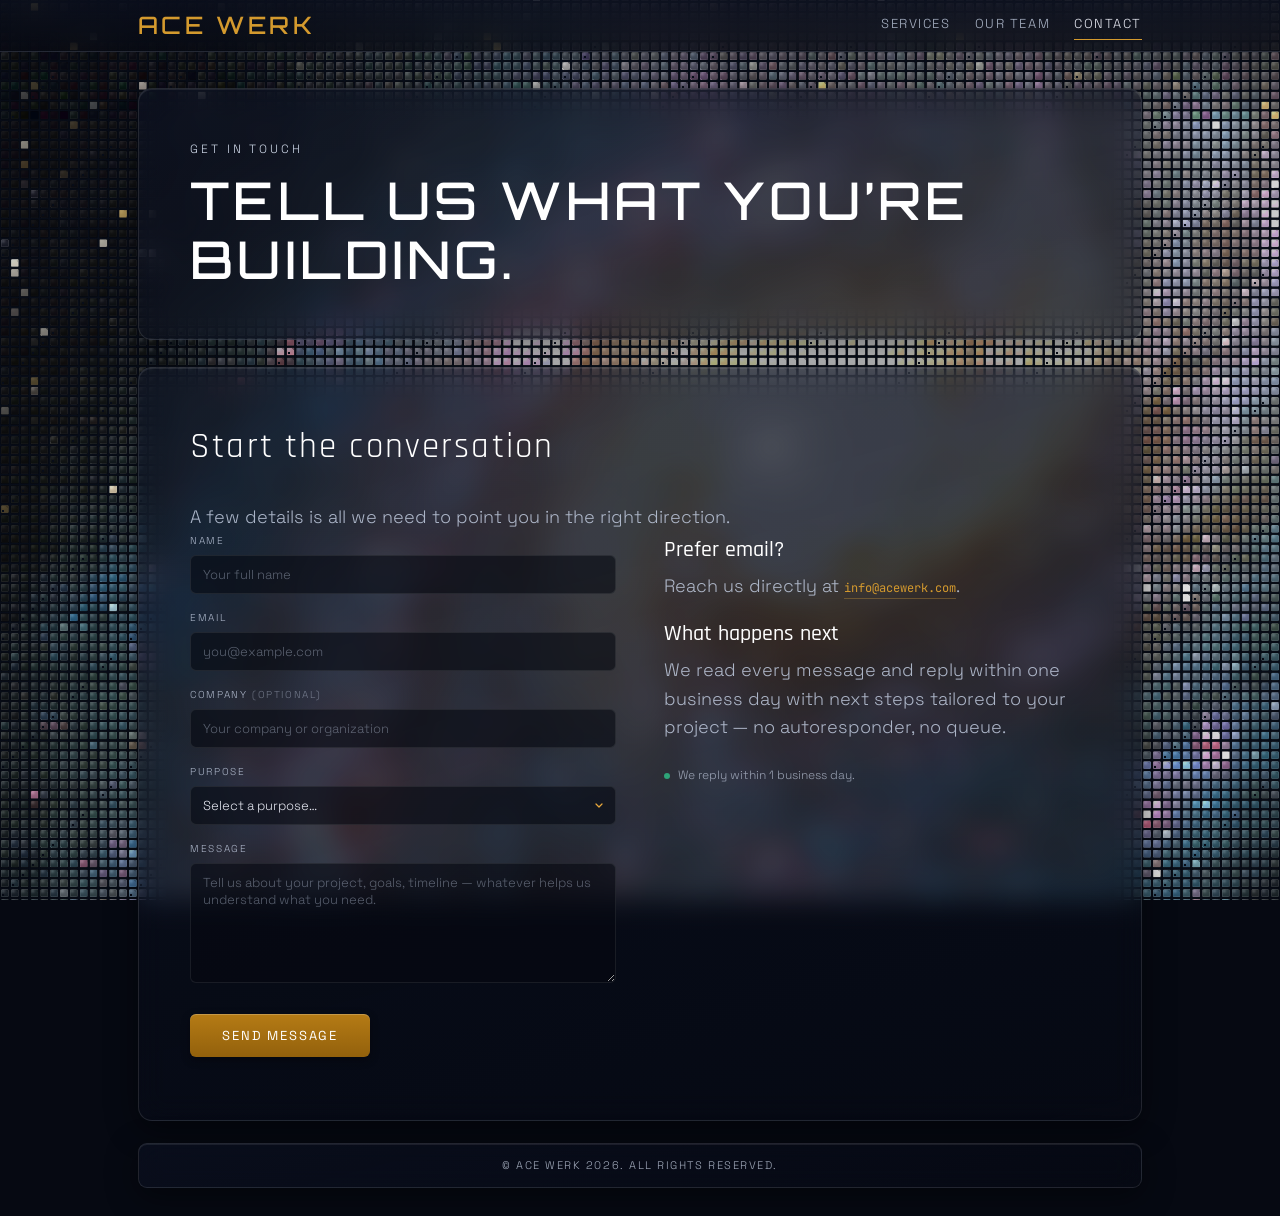
==== contact/index.html @ 961f0f5d "fix: prevent contact form submission on validation failure - Add e.preventDefault() when any field f" ====
<!doctype html>
<html lang="en">
<head>
  <meta charset="utf-8">
  <meta name="viewport" content="width=device-width, initial-scale=1, viewport-fit=cover">
  <title>Contact - Ace Werk</title>
  <meta name="description" content="Tell Ace Werk what you're building. Senior product, design, and growth help for scaling teams — reply within one business day.">
  <link rel="preconnect" href="https://fonts.googleapis.com">
  <link rel="preconnect" href="https://fonts.gstatic.com" crossorigin>
  <link href="https://fonts.googleapis.com/css2?family=Orbitron:wght@500&family=Rajdhani:wght@400;500&family=Space+Grotesk:wght@300;400;500&family=JetBrains+Mono:wght@400;500&display=swap" rel="stylesheet">
  <style>
    /* ══════ DIGITAL CRAFT — same tokens as the rest of the site ══════ */
    :root {
      --canvas: #060912;
      --surface: #0c1122;
      --surface-plus: #11182b;
      --accent: #d49a2e;
      --accent-soft: #f4d39e;
      --ink: #e5e7f0;
      --ink-muted: rgba(190,200,220,0.88);
      --border: rgba(255,255,255,0.08);
      --glass-border: rgba(255,255,255,0.11);
      --rule: rgba(255,255,255,0.09);
      --rule-soft: rgba(255,255,255,0.055);
      --radius-sm: 6px;
      --radius-md: 9px;
      --radius-lg: 14px;
      --transition-fast: 0.18s ease-out;
      --transition-med: 0.3s ease-out;
      --max-width: 1100px;

      /* ── Type scale — marketing weight, fluid across screens ── */
      --fs-label:         clamp(11px, 0.6vw + 8px, 12px);   /* eyebrows, tags, stat labels */
      --fs-body:          clamp(16px, 0.35vw + 14px, 18px); /* all running copy */
      --fs-item-title:    clamp(19px, 0.5vw + 16px, 22px);  /* service / column / experience names */
      --fs-lead:          clamp(22px, 1.2vw + 14px, 30px);  /* intro lead, CTA headline */
      --fs-section-title: clamp(26px, 1.6vw + 15px, 38px);
      --fs-stat:          clamp(34px, 3.5vw + 10px, 56px);

      /* ── Error tokens (contact form validation) ── */
      --error: #f76858;
      --error-muted: rgba(255,165,147,0.82);
      --error-subtle: rgba(247,104,88,0.16);
    }

    * { margin: 0; padding: 0; box-sizing: border-box; }
    html { font-size: 15px; scroll-behavior: smooth; }
    body {
      background: var(--canvas);
      color: var(--ink);
      font-family: 'Space Grotesk', system-ui, sans-serif;
      font-weight: 300;
      line-height: 1.6;
    }
    a:focus-visible, button:focus-visible {
      outline: 2px solid var(--accent);
      outline-offset: 3px;
    }

    /* ══════ THE MOSAIC — full-page living mosaic backdrop ══════ */
    .mosaic-bg {
      position: fixed; inset: 0;
      z-index: 0;
      overflow: hidden;
      background: radial-gradient(140% 160% at 50% 46%, #0a111f 0%, #060a14 55%, #04060c 100%);
    }
    .mosaic-bg canvas {
      position: absolute; inset: 0;
      width: 100%; height: 100%; display: block;
    }
    .mosaic-bg::after {
      content: ""; position: absolute; inset: 0;
      pointer-events: none;
      background: radial-gradient(120% 120% at 50% 46%, rgba(4,6,12,0) 58%, rgba(4,6,12,0.4) 100%);
    }

    /* ── Top Navigation ── */
    .nav-bar {
      display: flex; align-items: center;
      position: fixed; top: 0; left: 0; right: 0; z-index: 50;
      background: linear-gradient(to bottom, rgba(10,15,30,0.72), rgba(6,9,18,0.58));
      backdrop-filter: blur(14px) saturate(1.15);
      -webkit-backdrop-filter: blur(14px) saturate(1.15);
      border-bottom: 1px solid var(--glass-border);
      padding: 0 clamp(20px, 3vw, 40px);
      height: 52px;
    }
    
    .nav-logo {
      font-family: 'Orbitron', sans-serif;
      font-weight: 500; font-size: 24px;
      letter-spacing: 0.14em;
      color: var(--accent);
      text-transform: uppercase; text-decoration: none;
      display: flex; align-items: center; gap: 4px;
    }
    .nav-links { display: flex; align-items: center; gap: 24px; }
    .nav-links a {
      position: relative;
      font-family: 'Space Grotesk', sans-serif;
      font-weight: 300; font-size: 13px;
      letter-spacing: 0.12em; text-transform: uppercase;
      color: var(--ink-muted); text-decoration: none;
      padding: 2px 0 4px 0;
      transition: color var(--transition-fast);
    }
    .nav-links a::after {
      content: "";
      position: absolute; left: 0; right: 0;
      bottom: -1px;
      height: 1px;
      background: var(--accent);
      transform: scaleX(0);
      transform-origin: center;
      opacity: 0;
      transition: transform var(--transition-fast), opacity var(--transition-fast);
    }
    .nav-links a:hover,
    .nav-links a.active {
      color: var(--ink);
    }
    .nav-links a:hover::after,
    .nav-links a.active::after {
      transform: scaleX(1);
      opacity: 1;
    }

    .page-wrapper {
      position: relative; z-index: 1;
      padding-top: 52px;
    }

    /* ══════ HERO — tight, high, art breathing behind ══════ */
    .hero-shell {
      margin-top: clamp(24px, 4vh, 44px);
      margin-bottom: clamp(18px, 3vh, 30px);
    }
    .hero-label {
      font-family: 'Space Grotesk', sans-serif;
      font-weight: 300; font-size: var(--fs-label);
      letter-spacing: 0.24em; text-transform: uppercase;
      color: rgba(215,224,240,0.95);
      margin-bottom: 12px;
    }
    .hero-title {
      font-family: 'Orbitron', sans-serif;
      font-weight: 500;
      font-size: clamp(28px, 4.6vw, 52px);
      line-height: 1.12; letter-spacing: 0.08em;
      color: #ffffff; text-transform: uppercase;
      max-width: 780px;
    }

    /* ══════ ONE GLASS SHELL — topics divided by rules, not boxes ══════
       Translucent enough that the mosaic and the gravity-lens glow
       shine through; dark enough that text always wins. */
    .content-wrap {
      max-width: var(--max-width);
      margin: 0 auto;
      padding: 0 clamp(20px, 4vw, 48px);
    }
    .content-shell {
      background: linear-gradient(165deg, rgba(12,18,35,0.58), rgba(7,10,20,0.50));
      backdrop-filter: blur(14px) saturate(1.15);
      -webkit-backdrop-filter: blur(14px) saturate(1.15);
      border: 1px solid var(--glass-border);
      border-radius: var(--radius-lg);
      box-shadow: 0 8px 32px rgba(0,0,0,0.45),
                  inset 0 1px 0 rgba(255,255,255,0.08);
      padding: clamp(26px, 4vw, 56px) clamp(22px, 4vw, 56px);
    }
    @supports not (backdrop-filter: blur(1px)) {
      .content-shell, .nav-bar, .footer-bar {
        background: linear-gradient(165deg, rgba(11,16,32,0.94), rgba(7,10,20,0.92));
      }
    }

    /* topics: separated by a full-width hairline + label, never boxes */
    .topic {
      padding: clamp(32px, 4.5vw, 52px) 0;
      border-top: 1px solid var(--rule);
    }
    .topic:first-child { border-top: 0; padding-top: 0; }
    .topic:last-child { padding-bottom: 0; }

    .section-label {
      font-family: 'JetBrains Mono', monospace;
      font-weight: 400; font-size: var(--fs-label);
      letter-spacing: 0.24em; text-transform: uppercase;
      color: var(--accent);
      margin-bottom: 8px;
    }
    .section-title {
      font-family: 'Rajdhani', sans-serif;
      font-weight: 400;
      font-size: var(--fs-section-title);
      letter-spacing: 0.06em; color: #ffffff;
      margin-bottom: 26px;
    }

    /* ── Intro ── */
    .lead {
      font-family: 'Rajdhani', sans-serif;
      font-weight: 400;
      font-size: var(--fs-lead);
      color: #ffffff;
      margin-bottom: 16px;
      line-height: 1.35;
    }
    .intro-copy {
      font-size: var(--fs-body);
      color: var(--ink-muted);
      max-width: 780px; line-height: 1.7;
    }
    .intro-copy + .intro-copy { margin-top: 14px; }

    /* ── Services: ledger rows, not cards ── */
    .svc-row {
      display: grid;
      grid-template-columns: minmax(210px, 300px) 1fr;
      gap: 8px 36px;
      padding: 22px 0;
      border-top: 1px solid var(--rule-soft);
    }
    .svc-row:first-of-type { border-top: 0; padding-top: 0; }
    .svc-row:last-of-type { padding-bottom: 0; }
    .svc-name {
      font-family: 'Rajdhani', sans-serif;
      font-weight: 500; font-size: var(--fs-item-title);
      color: #ffffff;
      display: flex; align-items: baseline; gap: 10px;
    }
    .svc-glyph {
      font-family: 'JetBrains Mono', monospace;
      font-size: 0.75em; color: var(--accent);
      text-shadow: 0 0 12px rgba(233,168,60,0.45);
      /* fixed-width slot: widest glyph (</>) is 3 mono chars ≈ 1.9em;
         every icon centers inside the same box so titles share one left edge */
      display: inline-block;
      width: 2em;
      text-align: center;
      flex: 0 0 auto;
    }
    .svc-desc {
      font-size: var(--fs-body); color: var(--ink-muted);
      line-height: 1.7; max-width: 680px;
    }

    /* ── Why / Process / Domains: open text columns ── */
    .col-grid {
      display: grid;
      grid-template-columns: repeat(auto-fit, minmax(230px, 1fr));
      gap: 28px 36px;
    }
    .col-item { min-width: 0; }
    .col-tag {
      font-family: 'JetBrains Mono', monospace;
      font-weight: 500; font-size: var(--fs-label);
      color: var(--accent); margin-bottom: 8px;
    }
    .col-title {
      font-family: 'Rajdhani', sans-serif;
      font-weight: 400; font-size: var(--fs-item-title);
      color: #ffffff; margin-bottom: 8px;
    }
    .col-desc {
      font-size: var(--fs-body); color: var(--ink-muted);
      line-height: 1.7;
    }

    /* ── By the Numbers ── */
    .stat-row {
      display: flex; flex-wrap: wrap;
      gap: 28px 64px;
    }
    .stat-value {
      font-family: 'Orbitron', sans-serif;
      font-weight: 500;
      font-size: var(--fs-stat);
      color: var(--accent-soft);
      line-height: 1.1;
      text-shadow: 0 0 18px rgba(233,168,60,0.3);
    }
    .stat-label {
      font-family: 'Space Grotesk', sans-serif;
      font-weight: 300; font-size: var(--fs-label);
      letter-spacing: 0.16em; text-transform: uppercase;
      color: var(--ink-muted); margin-top: 8px;
    }

    /* ── Selected Experience: ledger rows ── */
    .exp-intro {
      font-size: var(--fs-body); color: var(--ink-muted);
      max-width: 720px; margin-bottom: 22px; line-height: 1.7;
    }
    .exp-row {
      display: grid;
      grid-template-columns: minmax(210px, 320px) 1fr;
      gap: 6px 36px;
      padding: 16px 0;
      border-top: 1px solid var(--rule-soft);
    }
    .exp-row:last-of-type { padding-bottom: 0; }
    .exp-name {
      font-family: 'Rajdhani', sans-serif;
      font-weight: 500; font-size: var(--fs-item-title);
      color: #ffffff;
    }
    .exp-desc {
      font-size: var(--fs-body); color: var(--ink-muted);
      line-height: 1.7;
    }

    /* ── CTA (inside the shell, centred) ── */
    .cta-block { text-align: center; }
    .cta-title {
      font-family: 'Rajdhani', sans-serif;
      font-weight: 400; font-size: var(--fs-lead);
      color: #ffffff; margin-bottom: 12px;
      max-width: 720px; margin-left: auto; margin-right: auto;
    }
    .cta-text {
      font-size: var(--fs-body); color: var(--ink-muted);
      margin-bottom: 26px; line-height: 1.7;
    }
    .btn-primary {
      display: inline-block;
      padding: 13px 32px;
      border-radius: var(--radius-sm);
      font-family: 'Space Grotesk', sans-serif;
      font-weight: 400; font-size: 13px;
      letter-spacing: 0.14em; text-transform: uppercase;
      color: #ffffff; text-decoration: none;
      background: linear-gradient(to bottom, #b57b15, #93610c);
      box-shadow: 0 3px 8px rgba(0,0,0,0.35),
                  inset 0 1px 0 rgba(255,255,255,0.22);
      transition: transform var(--transition-fast), box-shadow var(--transition-fast);
      cursor: pointer; border: none;
    }
    .btn-primary:hover {
      transform: translateY(-1px);
      box-shadow: 0 5px 14px rgba(0,0,0,0.4),
                  inset 0 1px 0 rgba(255,255,255,0.28);
    }
    .btn-primary:active {
      transform: scale(0.98);
      box-shadow: 0 2px 4px rgba(0,0,0,0.35),
                  inset 0 2px 4px rgba(0,0,0,0.3);
    }

    /* ── Contact Form ── */
    .form-grid {
      display: grid;
      grid-template-columns: 1fr 1fr;
      gap: clamp(24px, 4vw, 48px);
      align-items: start;
    }
    .form-group { margin-bottom: 16px; }
    .form-label {
      display: block;
      font-family: 'Space Grotesk', sans-serif;
      font-weight: 300; font-size: 10px;
      letter-spacing: 0.16em; text-transform: uppercase;
      color: var(--ink-muted);
      margin-bottom: 6px;
    }
    .form-label .optional { opacity: 0.55; }
    .form-input, .form-select, .form-textarea {
      width: 100%;
      padding: 10px 12px;
      border-radius: var(--radius-sm);
      font-family: 'Space Grotesk', sans-serif;
      font-weight: 300; font-size: 13px;
      color: var(--ink);
      background: rgba(6,9,18,0.6);
      border: 1px solid var(--border);
      outline: none;
      transition: border-color var(--transition-fast), box-shadow var(--transition-fast);
    }
    .form-input::placeholder, .form-textarea::placeholder { color: rgba(180,190,210,0.45); }
    .form-input:focus, .form-select:focus, .form-textarea:focus {
      border-color: rgba(233,168,60,0.45);
      box-shadow: 0 0 0 2px rgba(233,168,60,0.12);
    }
    .form-select {
      appearance: none;
      background-image: url("data:image/svg+xml,%3Csvg xmlns='http://www.w3.org/2000/svg' width='12' height='12' viewBox='0 0 12 12'%3E%3Cpath d='M3 5l3 3 3-3' fill='none' stroke='%23e9a83c' stroke-width='1.2' stroke-linecap='round' stroke-linejoin='round'/%3E%3C/svg%3E");
      background-repeat: no-repeat;
      background-position: right 10px center;
      padding-right: 32px;
      cursor: pointer;
    }
    .form-select option { background: var(--surface); color: var(--ink); }
    .form-textarea { min-height: 120px; resize: vertical; }

    /* ── Validation Errors ── */
    .form-error-message {
      margin-top: 5px;
      font-family: 'Space Grotesk', sans-serif;
      font-size: 10px;
      font-weight: 300;
      letter-spacing: 0.12em;
      text-transform: uppercase;
      color: var(--error);
      line-height: 1.4;
    }
    .form-error-message::before {
      content: "";
      display: inline-block;
      width: 2px;
      height: 2px;
      background: var(--error);
      border-radius: 50%;
      margin-right: 6px;
      vertical-align: middle;
    }
    .form-input--error {
      border-color: var(--error) !important;
      box-shadow: 0 0 0 2px var(--error-subtle) !important;
    }

    .form-submit {
      display: inline-block;
      margin-top: 8px;
      padding: 13px 32px;
      border-radius: var(--radius-sm);
      font-family: 'Space Grotesk', sans-serif;
      font-weight: 400; font-size: 13px;
      letter-spacing: 0.14em; text-transform: uppercase;
      color: #ffffff;
      background: linear-gradient(to bottom, #b57b15, #93610c);
      border: none; cursor: pointer;
      box-shadow: 0 3px 8px rgba(0,0,0,0.35),
                  inset 0 1px 0 rgba(255,255,255,0.22);
      transition: transform var(--transition-fast), box-shadow var(--transition-fast);
    }
    .form-submit:hover {
      transform: translateY(-1px);
      box-shadow: 0 5px 14px rgba(0,0,0,0.4),
                  inset 0 1px 0 rgba(255,255,255,0.28);
    }
    .form-submit:active {
      transform: scale(0.98);
      box-shadow: 0 2px 4px rgba(0,0,0,0.35),
                  inset 0 2px 4px rgba(0,0,0,0.3);
    }

    /* ── Info panel ── */
    .info-panel { display: flex; flex-direction: column; gap: 16px; }
    .info-item { min-width: 0; }
    .info-heading {
      font-family: 'Rajdhani', sans-serif;
      font-weight: 500; font-size: var(--fs-item-title);
      color: #ffffff; margin-bottom: 4px;
    }
    .info-text {
      font-size: var(--fs-body); color: var(--ink-muted);
      line-height: 1.6;
    }
    .info-link {
      display: inline-block;
      font-family: 'JetBrains Mono', monospace;
      font-weight: 400; font-size: 12px;
      color: var(--accent); text-decoration: none;
      border-bottom: 1px solid rgba(233,168,60,0.3);
      transition: border-color var(--transition-fast), color var(--transition-fast);
      word-break: break-all;
      margin-top: 4px;
    }
    .info-link:hover {
      color: var(--accent-soft);
      border-bottom-color: rgba(233,168,60,0.6);
    }
    .response-note {
      display: flex; align-items: center; gap: 8px;
      font-size: 12px; color: rgba(200,210,228,0.7);
      margin-top: 8px;
    }
    .response-dot {
      width: 6px; height: 6px; border-radius: 50%;
      background: #2ea478;
      flex-shrink: 0;
    }

    /* ── Footer: quiet glass strip ── */
    .site-footer {
      max-width: var(--max-width);
      margin: 0 auto;
      padding: clamp(14px, 2vw, 22px) clamp(20px, 4vw, 48px) clamp(18px, 3vw, 28px);
    }
    .footer-bar {
      background: linear-gradient(165deg, rgba(12,18,35,0.58), rgba(7,10,20,0.50));
      backdrop-filter: blur(14px) saturate(1.15);
      -webkit-backdrop-filter: blur(14px) saturate(1.15);
      border: 1px solid var(--glass-border);
      border-radius: var(--radius-md);
      box-shadow: 0 8px 32px rgba(0,0,0,0.45),
                  inset 0 1px 0 rgba(255,255,255,0.08);
      padding: 13px 20px;
      text-align: center;
    }
    .footer-text {
      font-family: 'Space Grotesk', sans-serif;
      font-weight: 300; font-size: 11px;
      letter-spacing: 0.14em; text-transform: uppercase;
      color: rgba(200,210,228,0.8);
    }

    /* ── Animations ── */
    @keyframes fade-up {
      from { opacity: 0; transform: translateY(8px); }
      to   { opacity: 1; transform: translateY(0); }
    }
    .reveal { animation: fade-up 0.3s ease-out both; }

    /* ── Responsive ── */
    @media (max-width: 700px) {
      .nav-bar { height: 44px; padding: 0; width: 100%; left: 0; right: 0; }
      .nav-bar .header-inner-wrapper.site-container { max-width: none; padding: 0 clamp(16px, 4vw, 32px); }
      .nav-logo { font-size: 12px; }
      .nav-links { gap: 14px; }
      .nav-links a { font-size: 11px; }
      .page-wrapper { padding-top: 44px; }
      .svc-row, .exp-row { grid-template-columns: 1fr; }
      .form-grid { grid-template-columns: 1fr; }
    }

    /* ── Reduced Motion ── */
    @media (prefers-reduced-motion: reduce) {
      *, *::before, *::after {
        animation-duration: 0.01ms !important;
        transition-duration: 0.01ms !important;
      }
    }
  
/* Unified Container Pattern:
   - Exact alignment for header controls and main content.
   - Same max-width and padding used everywhere.
*/
.site-container {
  width: 100%;
  max-width: 1100px;
  padding: 0 48px;
  margin: 0 auto;
}

/* Header wrapper: same alignment rules as content-wrap. */
.header-inner-wrapper {
  display: flex;
  align-items: center;
  justify-content: space-between;
}

</style>
</head>
<body>

  <!-- ══════ THE MOSAIC — full-page living mosaic ══════ -->
  <div class="mosaic-bg" aria-hidden="true">
    <canvas id="mosaic-galaxy"></canvas>
  </div>

  <!-- ══════ NAVIGATION ══════ -->
  <header class="nav-bar" role="banner">
    <div class="header-inner-wrapper site-container">
      <a href="/" class="nav-logo" aria-label="Ace Werk home">Ace Werk</a>
      <nav class="nav-links" role="navigation" aria-label="Main navigation">
        <a href="/services/">Services</a>
        <a href="/our-team/">Our Team</a>
        <a href="/contact/" class="active" aria-current="page">Contact</a>
      </nav>
    </div>
  </header>

  <div class="page-wrapper">

    <main>
      <!-- ══════ HERO ══════ -->
      <div class="content-wrap site-container">
        <div class="content-shell hero-shell reveal">
          <div class="hero-label">Get in touch</div>
          <h1 id="hero-title" class="hero-title">Tell us what you&rsquo;re building.</h1>
        </div>
      </div>

      <!-- ══════ ONE CONTENT SHELL ══════ -->
      <div class="content-wrap site-container">
        <div class="content-shell reveal">

          <!-- Contact Form + Info -->
          <section class="topic" aria-label="Contact form">
            <h2 class="section-title">Start the conversation</h2>
            <p class="intro-copy">A few details is all we need to point you in the right direction.</p>

            <div class="form-grid">
              <!-- Form -->
              <div>
                <form
                  id="contact-form"
                  action="https://formspree.io/f/xwvdzvra"
                  method="POST"
                  novalidate
                >
                  <!-- Subject line for your email -->
                  <input type="hidden" name="_subject" value="New message from acewerk.com">

                  <!-- Honeypot anti-spam (visually hidden) -->
                  <div style="position:absolute;left:-9999px;" aria-hidden="true">
                    <label for="gotcha">Leave this empty</label>
                    <input type="text" name="_gotcha" id="gotcha" tabindex="-1">
                  </div>

                  <div class="form-group">
                    <label class="form-label" for="name">Name</label>
                    <input class="form-input" type="text" id="name" name="name"
                      placeholder="Your full name" required autocomplete="name">
                  </div>
                  <div class="form-group">
                    <label class="form-label" for="email">Email</label>
                    <input class="form-input" type="email" id="email" name="email"
                      placeholder="you@example.com" required autocomplete="email">
                  </div>
                  <div class="form-group">
                    <label class="form-label" for="company">Company <span class="optional">(optional)</span></label>
                    <input class="form-input" type="text" id="company" name="company"
                      placeholder="Your company or organization" autocomplete="organization">
                  </div>
                  <div class="form-group">
                    <label class="form-label" for="purpose">Purpose</label>
                    <select class="form-select" id="purpose" name="purpose" required>
                      <option value="" disabled selected>Select a purpose…</option>
                      <option value="Project">Project</option>
                      <option value="Partnership">Partnership</option>
                      <option value="Job">Job</option>
                      <option value="Other">Other</option>
                    </select>
                  </div>
                  <div class="form-group">
                    <label class="form-label" for="message">Message</label>
                    <textarea class="form-textarea" id="message" name="message"
                      placeholder="Tell us about your project, goals, timeline — whatever helps us understand what you need."
                      required></textarea>
                  </div>
                  <button type="submit" class="form-submit">Send message</button>

                  <!-- Simple success / error area for Formspree redirect -->
                  <p id="form-status" style="margin-top:12px; font-size:12px; color: var(--ink-muted);"></p>
                </form>

              </div>

              <!-- Info Panel -->
              <div class="info-panel">
                <div class="info-item">
                  <h3 class="info-heading">Prefer email?</h3>
                  <p class="info-text">Reach us directly at <a class="info-link" href="mailto:info@acewerk.com">info@acewerk.com</a>.</p>
                </div>
                <div class="info-item">
                  <h3 class="info-heading">What happens next</h3>
                  <p class="info-text">We read every message and reply within one business day with next steps tailored to your project — no autoresponder, no queue.</p>
                </div>
                <div class="response-note">
                  <span class="response-dot"></span>
                  We reply within 1 business day.
                </div>
              </div>
            </div>
          </section>

        </div>
      </div>
    </main>

    <!-- ══════ FOOTER ══════ -->
    <footer class="site-footer" role="contentinfo">
      <div class="footer-bar">
        <p class="footer-text">&copy; Ace Werk 2026. All rights reserved.</p>
      </div>
    </footer>

  </div>

<script>
(function(){
"use strict";
/* ══════ LIVING MOSAIC — CALDWELL 45 AS THE PAGE ITSELF ══════
   One fixed canvas behind everything, sharing the landing page's
   tessera DNA. The artwork is baked from the Hubble WFC3/WFPC2
   composite of NGC 5248 (Caldwell 45), area-averaged to the 130-grid.
   Dark tiles are baked with the shader grade pre-inverted so deep
   space renders as black as the photograph; lit tiles keep the grade
   plus a measured +12% energy/chroma push,
   lift, which compensates the ~28% grout/alpha darkening of the
   tessera field (luminance-blended between the two curves).
   Tile pitch: max(vw,vh)/130 device px — identical to index; the
               crop recentres on the galactic nucleus at any aspect
               ratio (16:9 through 9:16), so the core never leaves view.
   Tile body:  same rbox crystal-facet shader (fill 0.87, sheen, bevel,
               sparkle, grade exp 1.28 / gamma 1.30 / sat 1.22).
   Motion:     in-shader spiral shimmer riding the measured arm pitch
               + breathing nuclear starburst ring (tiles never leave
               the grid), twinkling star tiles sampled from the
               photograph's point sources, periodic tile-glint shooting
               star, and a gravity-lens pointer: nearby tesserae lift,
               brighten and lean toward the cursor. One unified drive —
               after ~2.6s idle a phantom cursor orbits the nucleus;
               real input overrides it instantly. */

const G=130;                 // grid COLUMNS; tile pitch is still derived from G,
                             // so the tessera scale is identical to before
const GR=154;                // grid ROWS: 24 synthesized deep-space rows were baked
                             // ABOVE the photograph so very tall viewports (and the
                             // mobile URL-bar height jump) never run out of artwork
const HOLE=[84,57];          // galactic nucleus centre in global grid coords (33+24)
const BG_B64="[base64]/OzlDMjQ8ODM2PTY/N0JLQEJOQjxNRjlHOzhAPzdFPzxGNjJFPzA7O0JGNDVCMzs8MDg7MDg3NTQ5LTI0KzIyMTA3Ki42LjAzMy0xLy4zOTA4Nzc/[base64]/PDpDODVEMjlKPTlFOkBTRUJLSDtCTENfRUFUT0RVWURXUkdhTUFOQj9PSjhSSUtKQTc/QTQ/SjxSRT5CPD9KQDlFQTlMS0JCPj5FQUJIRzhFOz1MQjxJPUBDQjZBRkNFMDw6PjpAMT5DMDQ7Ojg7PDI6OTJDO0BCODpCQzQ/QThNP0BKW0hhPTlBNTQ/MDAxNCw5NTE7NzE3PDE9ODI/OkBEPjo/[base64]/PjlEPUlLSEM/REhTU0pFUVNeQ0dSRkVNODw0OzlHPT5EO0NGQj0/[base64]/[base64]/[base64]/gXSet6HKt5/Ul4/[base64]/ZV9yb3Ofdl11eG2GgmBwhIGnq4Ksnn2Yj4axc26Eb2VvXlhgamx4bmhyaGNxVE1HcWNpkoOce3aTaWZ1cFtje3SCd3B9YmNvYm5zbmljbmxwbnN8cXWGYnSEbm16a22BYmlxWl9fWV1XWmhxWGNrWm14eG16mnifgm+GcWuAVlZVWFxeWlNNS1dZV1FYZlZaeGx/[base64]/ooKxr36st5W7mGt+i3+YlYauhXmMdV94bmJxe3SVgWuGf2x6eWx/k4auhHeIfnqNeWRaf2t1dm19fm1pc3F7dW9zdHJ+aXB3a3J/[base64]/uD/6sb4u5fSw6PWuK7MfX+PopC0fnqAb29vjoOJjIOWpo6ecmlRZGBXeGxlcXBqbGhjf3NvaXN/[base64]/yiJ3YiIWmn4Sdg2hwqJC6uZ3JsJiy48Dl/OH/[base64]/hXKPrHylwoqyzJHK2rLruZPBp7Prra7opZjHinWIiH2RlourppjDvpzT17nl7M/1+97/[base64]/JzQ2MzY6MDg8Mz9GRFpvOEZSQEFGQkhUQlBePlloP1FdQVhgUFdjWVlhXGV9boWsaXiZhnyfeH6hp67aj5K9q4irzJnU1KTnzprQvY62taLRq5zGnIqtlIitm5S7qJnNrJ3Jq5fAsKnPvJrP6bny9NL7+9v/4Ljm1rLjuKLEhHJyqJKne2xrmYucx7LGu6TBjYGKkX6AfHdzf3l1eHd/[base64]/eI62jpCynIKl0pjU9Nf/2azey6/juZfHtIesnniPjZXCt63eppvMk4ywy6/d4sDx8cz6/+f/[base64]/OUFLdVN6SE1TS01fQ1hoRWB5UmV7bW+DaHGRaXSSdWmGh36pk5TFgpnPfIitmISenYyvq5jNyo224JjBz36erX+Isnqe16a4oo6fpJrJi46omo6qu7Tnya/d1K3j7Mb3+NP/5bzvtJ3CqY+wyKbLiHiBgHJpemNTgXpsjIiLk42Ol46ZhXxpfHRmgm5dhnJgg352h4N2hH1ri4B/[base64]/KDFDJzA2IjQ8JT1KHjVJXEdiMDtHND9GOD9MOUhZTEhcSVFcQFpvRFdwVV5oTGOBU2Z9Y3eYaXWXfXeXoarinZC5jo6qfXyWgoSfj5O/lpW7n4OXvafVtYKXwZGvmG9wnm9+zo2hl4CWlISMi42kloqqrZrFpJe+oIuvsoWz37Xn3b/jjpCivJS48tr8pYaefXZxnIaNlIOCjYCFlI2RkouOh21XfnJjh3VfkIFwmI6Xm5aeloJ+gXt11LbVnI2fkI2RjIuUgoeIjJGef35zdXJrenl/l4addXh6gXuHbmdhdWVkZlpXaGFigHWHf3uRWF9aaGhlamNefHWAW2lrYWBfWlJHYVJQXE1HYlVQaVdeem17lYKXtJS/[base64]/[base64]/[base64]/[base64]/[base64]/[base64]/[base64]/[base64]/yJJj16yI2qeA1ryz17Sa1aKFwJNlp4dwv5ON1qWjso56xJB9sYN2n4ZkpI1xo4lymJWDn6Ogl5SMkYuBloV2ioR3iI2KdnhujHxygYJ+g3Rwel1Xal1TUEo/[base64]/+tb//eT/9s7/56PQyaXUvqXZsYKQiGVUh2lbjW9ajnFeknlmkn1omIJxm4RsnoZsnYpyn4tplpWEo5p/[base64]/[base64]/+dz/46r2+N7/7dD/sZK2oXF5fGhlk2tVj3BhmHxml39knYdyooZunolznI9+p5B7oJeUoZ2JpqOUqKSNs55+vZ5xsZNzyaiaxqB1y6uCzqyByKN8zKBv2LWY2LOg4MLC58rQ16iI4rme68/E68/G6ca44baf5cWy4LaJ0p9v3LWXzKaJw5V1sYVi2I5qxpR0zK6kxaWZtpeCtKGXpJR8pZl/[base64]/xJnQxJGsqnZwjmxRoYBolYJynYh2n4RrnopzoJeHr5eQsqGcuLXCq5N6rpl9ro9dtJNqu5l5wJaCyaWJzq6Py6R/[base64]/[base64]/[base64]/f11gkVlczHKQypjI28PevZi8u5u7yLrkuZeuimBDnGxap4N2rIVuoIdwo4t4ootzppaNqpmOr6Wbsqajr6eap6CHspttvqJ+uZl3zbq10K2Pzq+V17WN2bmq4cS+6djl7NTn7cnV+ub1+tvp+Nrm/er39tTY9L+x993l/[base64]//D//+3+/+35/+vw/+////b//9rf/t7t//X//+3/[base64]/+vz/+z2/+rw//j//////+35/9/x//X///////b/[base64]/AkpWutaGnyaCklmlSuIBvt3pnrH1lqoVxpY2Ap5F4r5SFrZyMsJ2DtJyBsp+AtZp0vp9xwqSKya2U0beh1rSU1LGb2rmZ3beU6sSv89/g99bV9tDU9tvg+uHq/+ju//////////r//////////+33//n//+v//+3/2pSp25uA4KJx0Ztx2KaYx6ORwK6y1bzQwJ+g1aWZy7/[base64]/ioykjpGoe4mjkYiajI6lkZavppGwvYyks3yOyZWwkGteo2tXp3Bbsn1klXVan4N1n5CPqpJ6rJR7sI5xtZiGvJ16tJ9/sZ+EuJ5zuKaAy66UyauT0auG27GQ27SV3q585ryb7Mq758jE79fh+ePt//////////////////////////////////j///////v///z/88DA87+g7ad11aCB2KiWvJyAvaar2MDbxqeZx62dxK+uvKGBsK2lqKGRnYZono+AnIlpkIBukXxehGxOe1pKhXNrjoKKZlVBZkQ/[base64]/z6O+vYaZkl5CpHNXo3ZcpHpcooNvo4htp5GIqpF6solqsJeGs5Futo5muZuAvqaQxaN+w6Z9ybSf0rKZ07OX17un4LSP4bWN7MKi5L+o9dre/PD6/////////////////////////////////////////+/0//P7//z//9vb/[base64]/jmRQlXZln4BlmoV9oI+Doo57sZaGrItmuIdyrI1zspFstphxvZhnvpx+uZZwx6SE0aeFz55p3LKQ4LeT2KeI57qY9czH7cW/+OHm//b+//3///////////////////////////////////b7//j///n/////98fK762F1qZ/[base64]/262F57+q78rB9dDa/+by/+v0///////////////////////////////8//77//f2////////////////[base64]/nY2XhW5rmHZ2gl9UdFpUi2hTk3dkl4F0m4yGno9/o5OPpY9+pIp2rYplso5ltZBrvpVqwZ1zwKaKyaaFy6+RzKiM0a+X1qh63at03KaA78a26b2w7tDW//r///////////////////////////////////34//z6//////j7////////[base64]/OLv//T///L7//3///////////////////////////////////z8/+vt/+rz/+/27LGo2qeC7760z59/[base64]/oYagin+Ntp/Bo6bZn4ikmXV1f1ZPrISNvJGXi3Nflndyl4R0oo99oo+Mpop+p4ZkpYhxrpGDqYlwvKGSx6iCv59vvaR2xJtpwJxtzKSD165/36x925xe3qmF28C+7MnW//3///////3///////////z7//38//////////////////j2//Hx/9/a/+HX+dDE25JY2Z113qV7wJh+46Sa1aqV2KeCyqyTy6B9vpZsvJ51podtmHZKlnJHlXtSiHZYims/[base64]/HkYSjqp/Nq6bXnoWalXdviWpYjGhQhm9ph2teinVjm4ZzmIyIoItsnYRhpIl1s5ODs5uNrpZ1xKiKvaSMu6qLw553wJRbyZ91zpRcyZRX16l60J1o4bCW4r+79+Hv/+/4//r///r///////z///v7//37//////z9//f3//Px/+Ha/+nw/8/E/[base64]/P0lLREtKS1NaXl9fUVVfXlNPXFJQb1dag3uUfHWBfHmOinVuooOZho2qkYifgKDQm6PAk3l/h2xfjW9ijXZwjmpkn29ikHdyn4iCnIF1oH9tp4hvq4duqpWRs5d+vKKJu6ONxqWVv59ywZhqvpNo1KyH06Fwzplj06WH4KyI6LSS6snK/OXu/+Tr/+Lr//////////L6//f6//jz//7+//Po/+LE/+nh/+r7/+j7/NDb88vCwohS4ad44K+byJh07rqk4bCc57/[base64]/[base64]/eDg/+rz/trr//7///b//////+fw/+Hj/9PE+L2m/9rh//////L//[base64]//f///f//+f2//////////T9/sm8+c3E+NPk/[base64]/[base64]/ezw/////////93n/+X8/////97m/Led//L//[base64]/h3R5dGtyc2hldmdpfVpVlG1diHd+jHZwgHFoeVxIg2ZZlHddkHlqoYh2o5WYoJSMqpOCqIZ2sZh8rpuNspZ4rZ6Jv6B3xZZutoJOvJV+2qCH3pde2aN+wJyB3qqf8MXG0qCn9Nbg/OTt/uns//3///z/9ru177G68Kye+7qs/8G7976j6auB4ZFa36twz5py3KNq36Nl4sGv2rGKx5xov5dbwZNkv45fsYdToG4/nGw8kn9GmGw6h2JRf2RGm4RnjnJmgXBdjX93g3BmeWFOWk8+b1hMUEY9eGBqhXJ/Zl1geGlwbHF3Y1pXWEw/[base64]/Ozz9cCn66eA5ZZd+buW/[base64]/En46wupW3j32HpIyrgVxcoXl7hmdniGJihWZ0kGxqhH2ChGxjgmdYY1ZGhGpfiXtqi4V3lIt/lYBxppGMp5eZqZN/taijtKWUqpJztZt/tn9Vv4xspHVKuId+2Y5kqHxay52Ew4lX2J9w4sba8cfL98/g++7/[base64]/iGNNhndnhoBxmI1+qYZ9n5Gb1bPNrI+QsaCTtKCIpKSUtpx6q3tPwI9twId51qO+7MDk0JST15yMtXg8z45i4qeL5by17MTR9eH37cbP6MW/[base64]/imtLg15BZVQ/ak82VUQ3aFBBalJPZEgyXkNBdVtleF1nblZvr5S/w6LSa1toTUtAUkVAaF1iYVtiqo6eY2V7SVBKQ0Y/QEtNPkVKPkRGPE1cQEpTBggHCAkLBwkIBwkLCAwRCQ8QDRITEBQVEBgeFCUyGzZLHD9VFzRKITA5JDVGRmODLkNaKjxOI0NaKUNYLz9UNEtVNEZaLkJPMUFPNkNGNUtQQk9RTU9XVlVcWFVal4CSZXOHbWl1dWtzfXJ5lISkoJ7PlqTIlZ/[base64]/[base64]/Hk6vahZ/Ih6DNjo2tqJzEjneOdExLimZqdlxVbVxUd294gHt3hXx+fnBzZV9Vc2NagnZth4OCkoN9jI6Lk4yDhmdmkHxkh39niohynHdZsJZ8rY10sYZovpN/[base64]/emtbg3tjlop3l4l4lHlokWlco4BsrZd/vZqKvoxesXlSkGZQu3ZjjW9ThG1UnnpBl3VWqm9ElWg2lGU7l2xTyplcy59uzZlgwZJix5ptwIhWxIFLtYBdon5cwY96wqGPmnRZkWdHh2I/iFc2hFs6h1IzdFUwhFgzkWE7flE9gVk5fFk7eltLbFtIZkdDWEdDdVVUeWFXbFRKdmZthnl+bHWBenZ1dHCAVE5YdlZkhneQYWNpcmZ1TktLRlRTwsLEYFdUSU1VPVFKR1JaOk1UPE1UPkZZOEBALjk4BggKCAkMCAoNCAwPCA0SDhYaDhceFSErFTJCFikxGC0/[base64]/[base64]/moBxjW1Fj2A0fFs7il9Gq25GiFYyf1QrjF8rqHIpkGMrkmM0nGs5qXI2tHEzlm44lWcoqnE0m209klotj2Ixh18xeE4zkGs/[base64]/KURUI0ZaLkRMMUdNMUhTQ0dPOFJhPE9hPU5VRUZGSkM6TEU/[base64]/glg2d0ohYktEflw9clQ0aE03ZFFAiFNMfmBUe1dJbEw1Z0k5iWVvl3R2mIWWnYCQwp/[base64]/[base64]/dHqQb210Y1FHUUY/[base64]/W1hZZmp4aWJpYmt4foWjfX2Ij4KQn5++j3RrkXl2kIysloerm4iye3yJfWpxcFVQe2NbcFlUdm51c3d5b3iHaHB2aWtxcGRqVUY6XlZOdHaGaHB9cXNvbWtkaWJVbWxnbWJdb21rgW5gfWthemphiHaNlYSEgoqVj3hweFxNdltNZk0/fF1VlnJhhVtWe2txe2RpZ1JJaVJFcFU/eVtobk48Xko3aEs3a1Y9UkgyeEQ0Y09CZmhkdlNIlmNxeFhbiY+9hZHFr6nSclVdbF5jZllUYl1deGRefGZmZkxMWU1Pa1dVSkZOX0RGekNNRzMtRjouQ0A/[base64]/iWhqgWRng2RqppClpJCljoeag4SWgGdrW1BFb1xhal5Ub2h3bW10dHSCaHSEdmttaVRRXUpOYlVEbmdwX2pwbmNjbGNcYGFOZltScGFOfW5cc2xha2tvcG5mcVxUjnp9hIOLe2VTfFhNZ0xIf2N5xZq0kXJ2m3eEe2hieVtYYlQ/eFI1dl1AfldAXEhAPj4vVEs6X1I/cWRjbmBucGptgnqJf3uWiWV3hFRXl56/[base64]/[base64]/[base64]/hWdwiY+ygZK0fpe2hJa0jHiEdWZcf3p5eXV/fHJ2dGNakVRelHCKflhdjlxkbl1kZllSeXJ9cnV7inqMdF9ic1dWdmJ1YU9dXUhSVVJ4jI2tgXqzXFuHV1FQT1luVVRaVFhZSVJdRFJcQE9QSFNUQFVoPEhENjg1LS0qMzc5OENKMz1CSUlRPTpBMTUxKzQzL0JSOj9KOkFJMkZVXkZnxqTUqI/[base64]/[base64]/VWl/ZGpsW19lWmNqWmtzWHGBXWNdYF5bYF1cYVlXYFNEZmJiXVlSalZVX1xrdmp4aGBvdn2Ua3SEaGFZZWBgbWFmZVNVbF9fdHF8bVNOcmFyfV5jcmVphnyDcG52dWRsamFnb3qOdGqDeWR6jqbeo6/[base64]/[base64]/WnCWZmVxVHWbYXeSS15oPlxqRFplOVtlPVRfP0xNQFdrQVBWOERIPU1TNUpeMk1SN1diOk9cM0RNNzY4Q11/[base64]/[base64]/[base64]/[base64]/GiozGiYtCg8OCAwMCg4ODA8PDhIQERoZFh4dFBwgGCEgGiooICwsJTM0JDU5JTY8Kjo/[base64]/ODw8RE1SOT9CQENMOkpXRUpNOExdOE5QOzc7LjY8NT9LNUNKR0BWTVRwPUFNn0pkbURWWEJbQUVkNEtjJUFVJ0BOJj9IHTVCGDBAHTI3Gy00GSsvGCUsBwoLCg4SCxATCxESEBcXERgYFBwgGSEfFx4cGiMkISwxNjY+PEZQKkRXLkBRNEhWN0RMNUJFPkBCPT4/QTw7S0I/ZWN9VGN2WWp2bniTa2h8b2l8f2KQyZjW2s7/1tT/ysr/383yjUZEdEA2p11KkltbkmpncWNddGhwbmZsZmVtZWBkaWBlaWRuWFdYXmBqWWt5W21/[base64]/SDg+Nzs8Nz4/[base64]/bWJ0eFBhvoa1naDjgrTyea/[base64]/Qn2rR2R9R1dqQ15/SltzRF56Ump/SVVmQUxkMkFPOzxBLzk4TT5UcD0/pFlvoWGPj3GXlWeHQD5DN0lNOEdPOUBFMzo+L0NFQElQPWF6MUpRNklONUJPQE5XPk9mR1h7S1Z3LENZLD1IJkpfIkBHHT1LHThEHTY7GioyGSMmFyQsFSEmEh0lCg4NCg8RCxEZDBAUDxYUFB0iFSAjFiIiGiIoGSQpHzQ/MjtRT09jNVuBMUZeNUFUN0JLN0FDPEtdPj9BQT07RUhQZldsZ05RWltpX1pdV1VbYVBabENGjENCg4CpeabcmrL62dv/rY7Id1Vdi2V3mmRveVxeZlhWcG96aml1bG59XmdrZ2ZsY1xkV05EXWBnampyYWVwY2Z5XGdvUGZ5TUxCVlBUU0pCVFBQV1JcS0VGREVNRkE8X1Zgdl9tVm6YV1lobU9fQUFLSEhNTl5tP0M/[base64]/r6LinH2aeV9vc1NUWVBTZl9iZGVta3WFa3B6YG56WllcYmFwXlJNWEs6W2BgZF5mWmdzVWRrTmp/[base64]/[base64]/KVZwLFVuNExdMERWJUBQKkFIJUBNIjpLIT1OHj1SIzlCQjtQHSkqGigyFyImGCIoERkbERQVDREVDBETCg8SCw8SCg8TDRUaERUWERocFR8fITE/HCcoISMoNTApMzI3U0hfU1V5V1FvSVh5PGOGRlFwSENONj9CQE9XRFJcSVBOTVFaRz9AST02XF1uamN2aWyChWF8lXumc4azgIrCXYWsiZzBfoWsbF9rXklLUEE7YFRTb2pxaWFpZW9/[base64]/O0FEO0VPNztBOjs4RU5cQE5WSFNoP1RhQ1BYUVZnRGF/PVttRGWJVHCSPGCASV96S2eHOWd/[base64]/U1tpUl5wVU1NXml7ZoiwZYavfIOiYGp/[base64]/LTojKXoPFkJfPZmaSR0RSQD06Ojs9OUBEOT4/[base64]/[base64]/[base64]/[base64]/[base64]/YHCEaWt8aXONZH6hbXmZZ1tfYFhea2BecGBjeVVey7HagpbPcnOGVVBIWkw8XE1SUk9LZFxiYXCDXmx/[base64]/[base64]/ITxGKEFNIDdKJDtXNDpTGyw1FB4eFBIUJxkaFxUXEhUXDxQTDxQXCw4QCg4QCQsNCQ0QBwkLCQ0QCAsPCQwPDBIQDBEWEhgcEx8sFiUwHykxIikvJDVDLDY9KjhHNklePFBqO0hdTFd/[base64]/MEpROUlPNElaQkxYOkdIP0FGRUZHUz89R0ZNSj83P0VKTEtTVUxVTktMXUtMXEhUW0lOUVJbZlVibnCFZG2IYV9oaWJqUlVOYWR0dWZzc2h5Zk9Sj26Jj2duc3eRbW6AZ2p4b2p6WU5NU0dBU1BQZVtjUmZ1Wmx/VnGKU26FWG2KXWRwX2JuYG+RTmZ9XnB/[base64]/[base64]/[base64]/TXimVHKeTmGAT1xvTFlwTFttRFZoPUhOQ1NnPldjOkZEQExNOE9bOVFdN1dqOVRnQFFfNElVMEJIOVJfNEZNLFpxLkxTLExeO193MFdzNkRNOEJPLkRMRz9OODlELjxEJDpKKzxIJDVEHzA4ITM/[base64]/KzpEKjNCKDI1JkRULD9GKj5IMD9ANTxIREtfS0VHO0hWNj45Tjs/[base64]/JzlDWVJWKTA7NTc8TkVrMzI6TzJGMikuKDRQKCs4GCMsEBkgEBcaEBgdEyEtCw4QFBkmDRQZDBATCQsNCAoKCwsNCAoNCQwNCAsPCQwPBwsPCg0PCw8QCAoMCAwQDRIXCQ0OCw8VDBMWFB8mIC8/[base64]/rgankbKbdSnGKZWVyUldnUlhgPUBHPUtRQFRjPFdtPExQO0lWLS0oNUJGOUlULkhTM0hLLENOLEVNMERRL0hbKklTKURNI0RWJT9OKEJRJDxHJzY+IzZBLzI/ITQ8HzE/[base64]/[base64]/JTQ9IzU7JjY/[base64]/JTQ7KTItIy0rIy00KDAwICosHSw0JC80HikrHCcnFyIrGCIpGCcwFB0cFB8iExgbEhgbDxUZDhIRCw4PCQwNDA4NDhESICgtCg0QDA4QDxUdExkgCQ0SCQwQCg0SDhIaFBsoWzBOKB8uEBYhDBATCxAWHiImCw8VDBQcCAkMCAkKCQwPDxYcGjE/EyQwFyk3IDtXISQmJC0wIjQ/HSwzHTpOIjpIIztKNThGKzhFKzpEMUJIM0pTLEhTOD8/Mjk5Vjs/[base64]/[base64]/sx4fAv3/R1qnwtXrCmm6ge1Bgbl+EZV6AfVFmdFp5TFhwVEtVNEJNN0ZKNkFBM0JKMDw8TEdXOzg1MDg7Mjk5Mjo+PUZWLkNRXHKNPGqYOFhoOktgVExkgU1rhmKCLD5KNkFONT1PMDo/RUJVPkZZQURciE96znquZzQ2NzQ2ICwtICsxHy0wGSgxGi42IiotGSMpFyMnFyAhFygzGB8kFB4hGTI/[base64]/+X/+db/z4rX8s///ej/0I/jmGeMg26WeVZudWeMdk5lWlNoSEZSQ0BCPkVLNENHNkFJMj9HLT9DWT1DQDY4NjMzIykoLjU5M0ZTPFJiO1ZwPGONNUthLUdQP0FTTk1xRUZVO0NVOTZGOzQ3eVJvqYC8i1iGhUx2dDhJVy86NCsxJSYtHzVIJzY/[base64]/UUJWST5NNUdaJ0pjL0dfNUdXU0pROEpZP0JQNzpDPT9GSlBeQ1JiR09lVVVyV0hZQjAvgFVzU1BiU2J9T1pzUlZoZ0NFj1dqk19/r5nQupvc0J/d4KLtzZnsxL3/+/P///D/2KXwhnSqbWOLcEtdg2iPmWqUWURMOTpGNkNSPEVNNkRUMURJLUNQLEJOMzs+LzlBLDM3LC0uKDAyK0JWNUdYLUlaMUpcMkpfMkRWVU9mYVJ4N0peMz1LM0BQQj5XhUBcfTVGg0x1c0VTWDRERzEyLC8xUIKYHz5OHjBBHC8/GzM+MDU7KigsGCUpGSElFRocExseEBYbPGt/[base64]/c0JFo2CFt5bMs4e+oJHCmYzHqarpop7dxMf/1bf+porWeWaRc2mIhVhoiFZ/[base64]/Njw7R0NGRE9aUV51WkhXX0VJlYq0j5XYs4KwgY7Ic5jVeI/HbV19ubfuvcDzf360g2aOglp3f0pekYi3qGyMZ1ZrRFFlPU1cNUdTMVBgM0tgLUBKKTlBLTw/LTo6JkFQJjxCJThGJD1OJzxJKzlCKDY/[base64]/eWeMRmOFPVFhOVNrM0peM0JMMk9pQEdeMk5hJENSJzhHJThEITtHJTlAJzM2IjY/ITdCIzpBJDQ3IzZFNFt0KDU+JTZAITM5ITA0HzQ8IzM/[base64]/eWiGfTk1VCwmRTQzPTo/[base64]/[base64]/[base64]/[base64]/[base64]/Li4uTzxKdGCOT1hwUFNoRUVMS0NNR0FXV01ePk1jdEpiOUZHPVJeNlNeQltuNFhyQ0hXP0teQEpgRT9HTD1DTVZoP1dvPUtWQ0NISExigk9pd0xlYkhaUU5gY0tiTURONz1GNj9GLjo/Kzk/[base64]/GzE5HzQ/[base64]/TkJHSU1YPE9bQ05cQE5bN0pVP1JiQUZVSkhURkdXQkhVUEZZO0FQPUtVOktXLFFjN0xbM1BlNUxhNlFhMUNRLDo9Lzk7LkFKKzw/[base64]/[base64]/[base64]/[base64]/[base64]/[base64]/[base64]/JT5CJjtHMERNLTxDKTw/[base64]/[base64]/[base64]/[base64]/GzI7IDQ/GzU/HzlBGzdGGzhBGzU6HTZBHzY6GzY/[base64]";
const SPARK_B64="[base64]/[base64]/[base64]/[base64]/[base64]/[base64]/[base64]";

const reduceMotion=window.matchMedia('(prefers-reduced-motion: reduce)').matches;
function b64ToBytes(b64){const bin=atob(b64),n=bin.length,out=new Uint8Array(n);for(let i=0;i<n;i++)out[i]=bin.charCodeAt(i);return out;}
const bgRGB=b64ToBytes(BG_B64);
const sparkU8=b64ToBytes(SPARK_B64);

const VS=`#version 300 es
precision highp float;
layout(location=0) in vec2 a_quad;
layout(location=1) in vec2 a_grid;
layout(location=2) in vec3 a_color;
layout(location=3) in float a_spark;
uniform vec2 u_res; uniform vec2 u_origin; uniform float u_tilePx; uniform float u_fill;
uniform float u_time;
uniform vec2 u_center; uniform float u_swirl;
uniform vec3 u_drive;
uniform float u_shootOn; uniform vec2 u_shootHead; uniform vec2 u_shootDir;
out vec2 v_local; out vec3 v_color; out float v_glow; out float v_lift;
out float v_star; out float v_gold; out float v_fire;
void main(){
  v_local=a_quad; v_color=a_color;
  float h=fract(sin(dot(a_grid,vec2(12.9898,78.233)))*43758.5453);
  float h2=fract(h*151.51+0.37);

  /* spark encoding: 0 = none · up to 0.44 = shimmer · 0.51+ = fader */
  float s=a_spark;
  float shim=step(0.002,s)*(1.0-step(0.47,s))*s;
  float tw=shim*1.30*(0.5+0.5*sin(u_time*(0.9+1.6*h)+h*6.2831));

  /* faders: bloom in and out of the background, each on its own slow,
     random period (12–39s) and phase — never in unison */
  float fad=step(0.5,s)*clamp((s-0.5)*2.0,0.0,1.0);
  float vis=pow(0.5+0.5*sin(u_time*(0.16+0.35*h)+h2*6.2831),2.6);
  v_star=vis*fad;
  v_gold=step(0.72,h2);   /* ~28% of faders bloom golden, the rest white */

  /* rotating swirl: a signed light/dark wave sweeps along the arms.
     Pitch and chirality are fitted to NGC 5248's own arms (2-arm
     log-spiral, k = -3.0 measured against the photograph's luminance);
     grid y runs down-screen, so +theta over time reads as CLOCKWISE.
     Gated by tile luminance: deep space and stars are left alone,
     so every tessera still shines in its own baked hue. */
  vec2 rc=a_grid-u_center;
  float rr=length(rc)+1e-4;
  float th=atan(rc.y,rc.x);
  float lum=dot(a_color,vec3(0.299,0.587,0.114));
  float armGate=smoothstep(0.045,0.10,lum)*(1.0-smoothstep(0.50,0.80,lum));
  float wave=cos(2.0*th+3.0*log(rr/7.5)-u_time*0.24);
  float band=exp(-max(rr-7.5,0.0)/38.0);
  float swirl=(pow(max(wave,0.0),3.0)-0.30)*band*armGate*0.62;
  float ring=exp(-pow(rr-7.5,2.0)/8.0)*(0.30+0.26*sin(u_time*0.7));

  /* starburst: hot young clusters flicker around the nuclear ring —
     each tile pulses on two incommensurate rhythms so the burst never
     synchronises, hottest at the ring, fading into the bulge by ~r18 */
  float storm=exp(-max(rr-7.5,0.0)/7.5)*smoothstep(2.0,4.5,rr);
  float fl=(0.5+0.5*sin(u_time*(2.3+4.2*h)+h2*6.2831))
          *(0.6+0.4*sin(u_time*(3.9+2.6*h2)+h*12.566));
  float ember=storm*pow(fl,3.0);
  v_fire=ember*0.5;

  v_lift=u_swirl*(swirl+max(ring,0.0)+ember*1.05);

  /* gravity lens: lift, brighten and lean toward the drive point */
  vec2 dm=a_grid-u_drive.xy;
  float g=exp(-dot(dm,dm)/26.0)*u_drive.z;
  v_lift+=g*0.55;

  /* shooting glint */
  vec2 rel=u_shootHead-a_grid;
  float along=dot(rel,u_shootDir);
  vec2 perp=rel-along*u_shootDir;
  float trail=(along>-0.6&&along<15.0)?exp(-max(along,0.0)*0.32):0.0;
  float sh=u_shootOn*trail*max(0.0,1.0-length(perp)/1.15);
  v_glow=clamp(tw+sh*1.45+g*0.12,0.0,1.6);

  float size=u_tilePx*u_fill*(1.0+0.12*g);
  vec2 c=u_origin+(a_grid+vec2(0.5))*u_tilePx;
  c-=dm/(length(dm)+0.6)*g*0.20*u_tilePx;   /* lean toward the lens */
  vec2 px=c+a_quad*size;
  gl_Position=vec4(px.x/u_res.x*2.0-1.0, 1.0-px.y/u_res.y*2.0, 0.0, 1.0);
}`;

const FS=`#version 300 es
precision highp float;
in vec2 v_local; in vec3 v_color; in float v_glow; in float v_lift;
in float v_star; in float v_gold; in float v_fire; out vec4 frag;
uniform float u_exp; uniform float u_gamma; uniform float u_sat;
float rbox(vec2 p, vec2 b, float r){vec2 q=abs(p)-b+r;return length(max(q,0.0))+min(max(q.x,q.y),0.0)-r;}
void main(){
  vec2 p=v_local;
  float d=rbox(p,vec2(0.5),0.16);
  float aa=fwidth(d)*1.25;
  float mask=smoothstep(aa,-aa,d);
  if(mask<=0.002) discard;
  float edge=-d;

  // true colour, gently lifted — identical grade to the landing mosaic
  vec3 col=pow(clamp(v_color*u_exp,0.0,1.0), vec3(1.0/u_gamma));
  float l=dot(col,vec3(0.299,0.587,0.114));
  col=mix(vec3(l),col,u_sat);

  col*=(1.0+v_lift);                                        // shimmer in the tile's own hue
  col+=vec3(1.0,0.85,0.62)*v_fire;                          // starburst warmth at the nucleus

  // fader stars: pure background when out, white/golden light when in
  vec3 starCol=mix(vec3(1.0,0.97,0.90), vec3(1.0,0.83,0.46), v_gold);
  col=mix(col, starCol, clamp(v_star,0.0,1.0));
  col+=starCol*v_star*0.16;                                 // soft peak halo

  // crystal facets: additive only, colour never muddies — and gated by
  // tile luminance so deep space stays as black as the photograph while
  // lit tesserae keep the full bevel/sheen/sparkle treatment. Star tiles
  // (v_star / v_glow) bypass the gate below so they still shine from dark.
  float facet=smoothstep(0.015,0.12,l);
  col+=smoothstep(0.5,-0.5,p.y)*0.05*facet;                 // top sheen
  float rim=smoothstep(0.0,0.07,edge)*(1.0-smoothstep(0.07,0.16,edge));
  col+=rim*0.22*facet;                                      // bright bevelled edge
  vec2 sp=p-vec2(-0.20,-0.24);
  col+=exp(-dot(sp,sp)*16.0)*0.16*facet;                    // crisp specular sparkle

  col+=v_glow*vec3(1.0,0.95,0.80);                          // twinkle + shooting glint

  col=clamp(col,0.0,1.3);
  float alpha=min(1.0,0.92+v_glow*0.08)*mask;
  frag=vec4(col,alpha);
}`;

function makeBand(cfg){
  const canvas=document.getElementById(cfg.id);
  if(!canvas) return;
  const holder=canvas.parentElement;
  const gl=canvas.getContext('webgl2',{alpha:true,premultipliedAlpha:false,antialias:true});
  if(!gl){ canvas.style.display='none'; return; }   // container gradient remains as graceful fallback

  function compile(t,s){const sh=gl.createShader(t);gl.shaderSource(sh,s);gl.compileShader(sh);
    if(!gl.getShaderParameter(sh,gl.COMPILE_STATUS)){console.error(gl.getShaderInfoLog(sh));return null;}return sh;}
  const prog=gl.createProgram();
  const vs=compile(gl.VERTEX_SHADER,VS), fs=compile(gl.FRAGMENT_SHADER,FS);
  if(!vs||!fs){canvas.style.display='none';return;}
  gl.attachShader(prog,vs);gl.attachShader(prog,fs);gl.linkProgram(prog);
  if(!gl.getProgramParameter(prog,gl.LINK_STATUS)){console.error(gl.getProgramInfoLog(prog));canvas.style.display='none';return;}
  gl.useProgram(prog);

  const U={};
  ['u_res','u_origin','u_tilePx','u_fill','u_time','u_center','u_swirl','u_drive',
   'u_shootOn','u_shootHead','u_shootDir','u_exp','u_gamma','u_sat']
    .forEach(n=>U[n]=gl.getUniformLocation(prog,n));
  gl.uniform1f(U.u_fill,0.87);
  gl.uniform1f(U.u_exp,1.28); gl.uniform1f(U.u_gamma,1.30); gl.uniform1f(U.u_sat,1.22);
  gl.uniform1f(U.u_swirl,cfg.swirl!=null?cfg.swirl:1.0);
  gl.uniform3f(U.u_drive,-999,-999,0);
  gl.uniform1f(U.u_shootOn,0); gl.uniform2f(U.u_shootHead,-99,-99); gl.uniform2f(U.u_shootDir,1,0);

  gl.enable(gl.BLEND);
  gl.blendFuncSeparate(gl.SRC_ALPHA,gl.ONE_MINUS_SRC_ALPHA,gl.ONE,gl.ONE_MINUS_SRC_ALPHA);
  gl.clearColor(0,0,0,0);

  const quad=new Float32Array([-0.5,-0.5,0.5,-0.5,0.5,0.5,-0.5,-0.5,0.5,0.5,-0.5,0.5]);
  const qb=gl.createBuffer(); gl.bindBuffer(gl.ARRAY_BUFFER,qb); gl.bufferData(gl.ARRAY_BUFFER,quad,gl.STATIC_DRAW);

  // instance set for the background window
  function makeSet(gridArr,colArr,sparkArr,count){
    const vao=gl.createVertexArray(); gl.bindVertexArray(vao);
    gl.bindBuffer(gl.ARRAY_BUFFER,qb);
    gl.enableVertexAttribArray(0); gl.vertexAttribPointer(0,2,gl.FLOAT,false,0,0);
    function attr(loc,arr,size){const b=gl.createBuffer();gl.bindBuffer(gl.ARRAY_BUFFER,b);
      gl.bufferData(gl.ARRAY_BUFFER,arr,gl.STATIC_DRAW);
      gl.enableVertexAttribArray(loc);gl.vertexAttribPointer(loc,size,gl.FLOAT,false,0,0);gl.vertexAttribDivisor(loc,1);}
    attr(1,gridArr,2); attr(2,colArr,3); attr(3,sparkArr,1);
    gl.bindVertexArray(null);
    return {vao,count};
  }

  let DPR=1,tilePx=1,bw=0,bh=0,cols=0,rows=0,col0=0,row0=0,bgSet=null,ox=0,oy=0;
  let lockedW=-1,lockedDPR=-1;
  function layout(){
    DPR=Math.min(window.devicePixelRatio||1,2);
    if(window.innerWidth!==lockedW||DPR!==lockedDPR){
      /* Tessera pitch is derived from the viewport (same as the landing page),
         but only re-derived on a *width* or DPR change. Mobile browsers fire
         height-only resizes when the URL bar hides/shows during scrolling —
         locking the pitch keeps the artwork's scale rock-steady. */
      lockedW=window.innerWidth; lockedDPR=DPR;
      const vw=Math.round(window.innerWidth*DPR), vh=Math.round(window.innerHeight*DPR);
      tilePx=Math.max(vw/G,vh/G);
    }
    const rect=holder.getBoundingClientRect();
    bw=Math.max(1,Math.round(rect.width*DPR)); bh=Math.max(1,Math.round(rect.height*DPR));
    canvas.width=bw; canvas.height=bh;
    gl.viewport(0,0,bw,bh);
    cols=Math.min(G,Math.ceil(bw/tilePx)+1);
    rows=Math.min(GR,Math.ceil(bh/tilePx)+1);
    col0=Math.max(0,Math.min(G-cols,Math.round(cfg.focalCol-cols/2)));
    row0=Math.max(0,Math.min(GR-rows,Math.round(cfg.focalRow-rows/2)));
    ox=(bw-cols*tilePx)/2; oy=(bh-rows*tilePx)/2;
    const n=cols*rows;
    const gArr=new Float32Array(n*2), cArr=new Float32Array(n*3), sArr=new Float32Array(n);
    let k=0;
    for(let r=0;r<rows;r++)for(let c=0;c<cols;c++){
      const src=((row0+r)*G+(col0+c));
      gArr[k*2]=c; gArr[k*2+1]=r;
      cArr[k*3]=bgRGB[src*3]/255; cArr[k*3+1]=bgRGB[src*3+1]/255; cArr[k*3+2]=bgRGB[src*3+2]/255;
      sArr[k]=sparkU8[src]/255;
      k++;
    }
    bgSet=makeSet(gArr,cArr,sArr,n);
    gl.uniform2f(U.u_res,bw,bh);
    gl.uniform1f(U.u_tilePx,tilePx);
    gl.uniform2f(U.u_center,HOLE[0]-col0,HOLE[1]-row0);
  }
  layout();
  let resizeT=null;
  window.addEventListener('resize',()=>{clearTimeout(resizeT);resizeT=setTimeout(()=>{layout();if(!running)draw(lastT);},120);});

  // ---- unified drive: real pointer, or a phantom orbiting the ring ----
  const drive={x:-999,y:-999,amt:0,tx:-999,ty:-999,tAmt:0,lastMove:-1e9};
  if(cfg.drive&&!reduceMotion){
    /* the mosaic is the page backdrop, so listen on the window:
       the gravity lens keeps working while the cursor rides over the
       glass panels — and its glow shines through them. The canvas is
       fixed at inset 0, so client coords ARE canvas coords. */
    window.addEventListener('pointermove',e=>{
      drive.tx=(e.clientX*DPR-ox)/tilePx;
      drive.ty=(e.clientY*DPR-oy)/tilePx;
      drive.lastMove=performance.now();
    },{passive:true});
    document.documentElement.addEventListener('pointerleave',()=>{drive.lastMove=performance.now()-1800;},{passive:true});
  }
  function driveStep(now){
    if(!cfg.drive||reduceMotion){gl.uniform3f(U.u_drive,-999,-999,0);return;}
    const idle=now-drive.lastMove>2600;
    if(idle){
      /* phantom cursor rides the starburst ring */
      const a=now*0.00035;
      drive.tx=(HOLE[0]-col0)+Math.cos(a)*10.5;
      drive.ty=(HOLE[1]-row0)+Math.sin(a)*8.0;
      drive.tAmt=0.8;
    }else{
      drive.tAmt=1.0;
    }
    if(drive.x<-500){drive.x=drive.tx;drive.y=drive.ty;}
    drive.x+=(drive.tx-drive.x)*0.14;
    drive.y+=(drive.ty-drive.y)*0.14;
    drive.amt+=(drive.tAmt-drive.amt)*0.08;
    gl.uniform3f(U.u_drive,drive.x,drive.y,drive.amt);
  }

  // ---- shooting star state ----
  const shoot={on:false,t0:0,dur:1.5,head:[0,0],dir:[1,0],start:[0,0],next:performance.now()+(cfg.shootEvery?cfg.shootEvery*(0.15+Math.random()*0.3):1e15)};
  function shootStep(now){
    if(!cfg.shootEvery) return;
    if(!shoot.on && now>=shoot.next){
      shoot.on=true; shoot.t0=now;
      const fromLeft=Math.random()<0.5;
      const ang=(0.30+Math.random()*0.22)*(fromLeft?1:-1)+(fromLeft?0:Math.PI); // shallow dive
      shoot.dir=[Math.cos(ang),Math.abs(Math.sin(ang))*0.55+0.18];
      const len=Math.hypot(shoot.dir[0],shoot.dir[1]); shoot.dir[0]/=len; shoot.dir[1]/=len;
      shoot.start=[fromLeft?-6:cols+6, 1+Math.random()*rows*0.45];
      shoot.dist=cols+14;
    }
    if(shoot.on){
      const p=(now-shoot.t0)/(shoot.dur*1000);
      if(p>=1){ shoot.on=false; shoot.next=now+cfg.shootEvery*(0.6+Math.random()*0.9);
        gl.uniform1f(U.u_shootOn,0); gl.uniform2f(U.u_shootHead,-99,-99); return; }
      const fade=p<0.12?p/0.12:(p>0.8?(1-p)/0.2:1);
      shoot.head=[shoot.start[0]+shoot.dir[0]*shoot.dist*p, shoot.start[1]+shoot.dir[1]*shoot.dist*p];
      gl.uniform1f(U.u_shootOn,fade);
      gl.uniform2f(U.u_shootHead,shoot.head[0],shoot.head[1]);
      gl.uniform2f(U.u_shootDir,shoot.dir[0],shoot.dir[1]);
    }
  }

  let lastT=0;
  function draw(now){
    lastT=now;
    gl.uniform1f(U.u_time,now*0.001);
    gl.clear(gl.COLOR_BUFFER_BIT);
    gl.uniform2f(U.u_origin,ox,oy);
    gl.bindVertexArray(bgSet.vao);
    gl.drawArraysInstanced(gl.TRIANGLES,0,6,bgSet.count);
    gl.bindVertexArray(null);
  }

  // ---- run loop: only while visible, never under reduced motion ----
  let running=false, visible=false, raf=0;
  function loop(now){ if(!running) return; driveStep(now); shootStep(now); draw(now); raf=requestAnimationFrame(loop); }
  function setRunning(v){
    if(v===running) return;
    running=v;
    if(v) raf=requestAnimationFrame(loop); else cancelAnimationFrame(raf);
  }
  if(reduceMotion){
    draw(performance.now());   // one still frame — full mosaic, no motion
  }else{
    const io=new IntersectionObserver(es=>{visible=es[0].isIntersecting;setRunning(visible&&!document.hidden);},{rootMargin:'80px'});
    io.observe(holder);
    document.addEventListener('visibilitychange',()=>setRunning(visible&&!document.hidden));
    draw(performance.now());
  }
}

/* The galaxy fills the page — the crop window is clamped inside the
   130-column grid (154 rows tall: 24 synthesized space rows above the
   photograph) and centred on the nucleus, so from wide 16:9 down to the
   tallest phone portrait the artwork always covers the screen; gravity lens on everywhere, phantom cursor when
   idle, a shooting star crosses every ~14s. */
makeBand({
  id:'mosaic-galaxy',
  focalRow:57, focalCol:84,
  swirl:1.0,
  drive:true,
  shootEvery:14000
});
})();
</script>
<script>
(function() {
  'use strict';
  const form = document.getElementById('contact-form');
  if (!form) return;

  const nameField = document.getElementById('name');
  const emailField = document.getElementById('email');
  const purposeField = document.getElementById('purpose');
  if (!nameField || !emailField || !purposeField) return;

  /* ── Show error under a field ── */
  function showError(field, message) {
    clearError(field);
    field.classList.add('form-input--error');
    var errorEl = document.createElement('p');
    errorEl.className = 'form-error-message';
    errorEl.id = 'error-' + field.id;
    errorEl.setAttribute('role', 'alert');
    errorEl.textContent = message;
    field.parentNode.insertBefore(errorEl, field.nextSibling);
    field.setAttribute('aria-describedby', errorEl.id);
  }

  /* ── Clear error for a single field ── */
  function clearError(field) {
    field.classList.remove('form-input--error');
    var errorEl = document.getElementById('error-' + field.id);
    if (errorEl) errorEl.remove();
    field.removeAttribute('aria-describedby');
  }

  /* ── Validate on submit — prevent submission when any field is invalid ── */
  form.addEventListener('submit', function(e) {
    var hasError = false;

    /* Name: required */
    if (nameField.value.trim() === '') {
      showError(nameField, 'Name is required.');
      hasError = true;
    }

    /* Email: required + basic format */
    var emailVal = emailField.value.trim();
    if (emailVal === '') {
      showError(emailField, 'Email is required.');
      hasError = true;
    } else if (!/^[^\s@]+@[^\s@]+\.[^\s@]+$/.test(emailVal)) {
      showError(emailField, 'Invalid email format.');
      hasError = true;
    }

    /* Purpose: required (default option value is empty) */
    if (purposeField.value === '') {
      showError(purposeField, 'Please select a purpose.');
      hasError = true;
    }

    /* Company and Message: optional, no validation */

    if (hasError) {
      e.preventDefault();
      // Focus the first field with an error
      var firstErr = document.querySelector('.form-input--error');
      if (firstErr) firstErr.focus();
    }
  });

  /* ── Clear errors on input/change ── */
  nameField.addEventListener('input', function() { clearError(nameField); });
  emailField.addEventListener('input', function() { clearError(emailField); });
  purposeField.addEventListener('change', function() { clearError(purposeField); });
})();
</script>
</body>
</html>
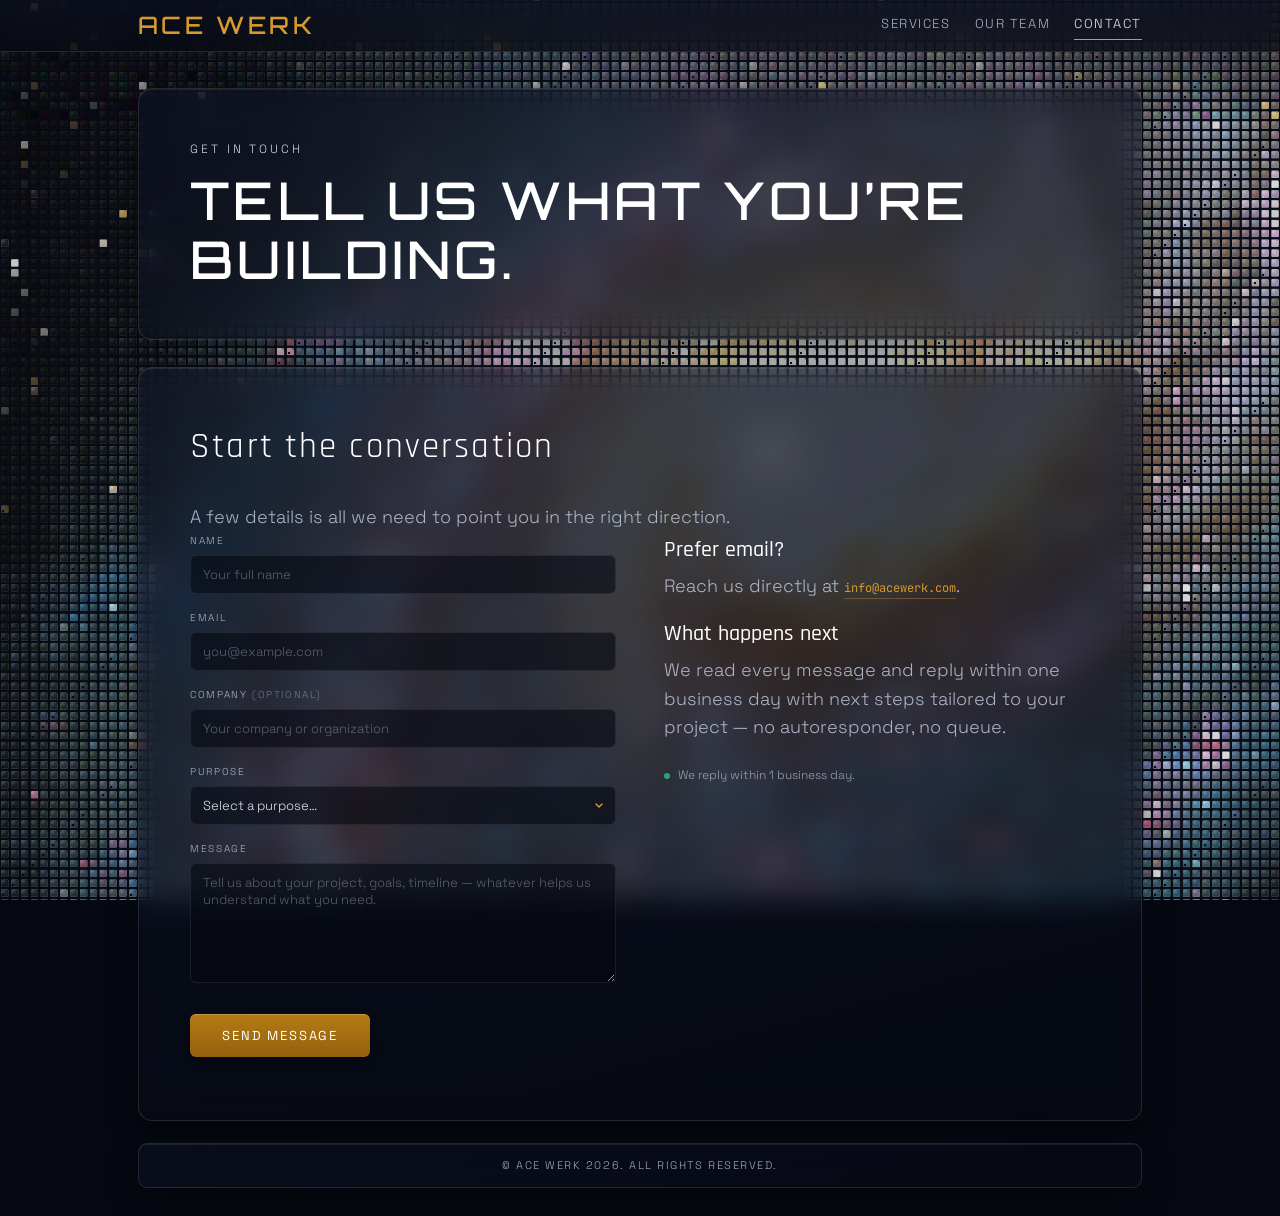
==== commit 484562bb: "Add Umami tracker to served pages" ====
--- a/contact/index.html
+++ b/contact/index.html
@@ -1,6 +1,7 @@
 <!doctype html>
 <html lang="en">
 <head>
+  <script defer src="https://x.acewerk.com/tessera.js" data-website-id="15435e6c-c2e0-4995-bd8e-db662d4474f3"></script>
   <meta charset="utf-8">
   <meta name="viewport" content="width=device-width, initial-scale=1, viewport-fit=cover">
   <title>Contact - Ace Werk</title>
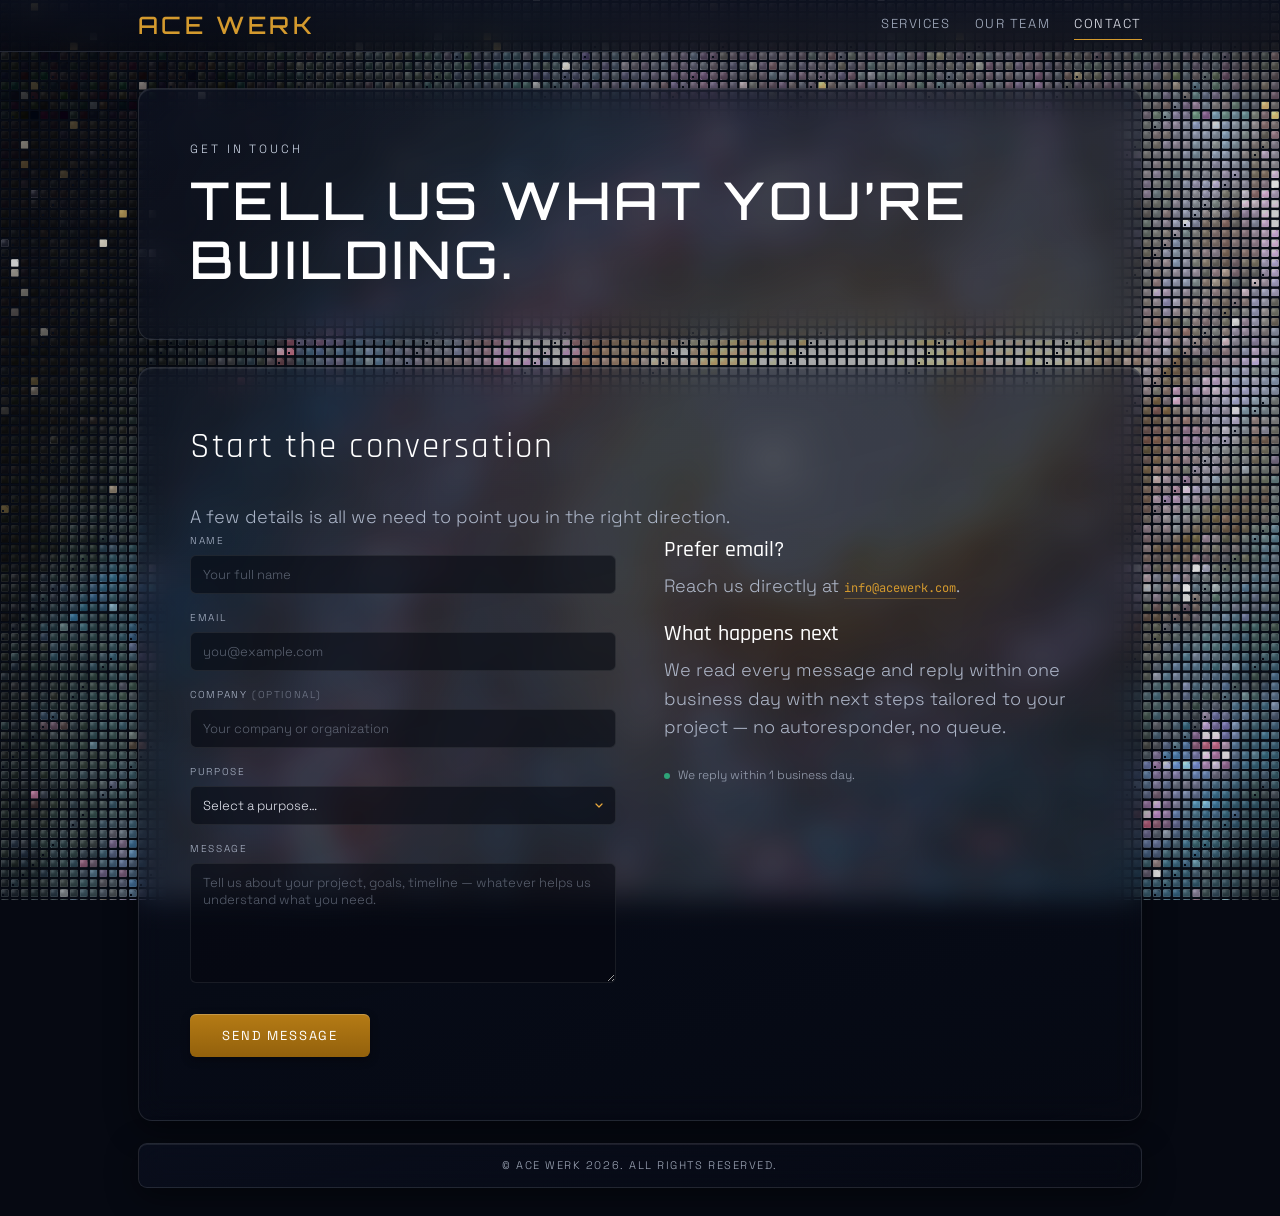
==== commit 153d72f3: "Add canonical tags and normalize internal links - Add canonical link to each page's <head> with corr" ====
--- a/contact/index.html
+++ b/contact/index.html
@@ -2,6 +2,7 @@
 <html lang="en">
 <head>
   <script defer src="https://x.acewerk.com/tessera.js" data-website-id="15435e6c-c2e0-4995-bd8e-db662d4474f3"></script>
+  <link rel="canonical" href="https://acewerk.com/contact/">
   <meta charset="utf-8">
   <meta name="viewport" content="width=device-width, initial-scale=1, viewport-fit=cover">
   <title>Contact - Ace Werk</title>
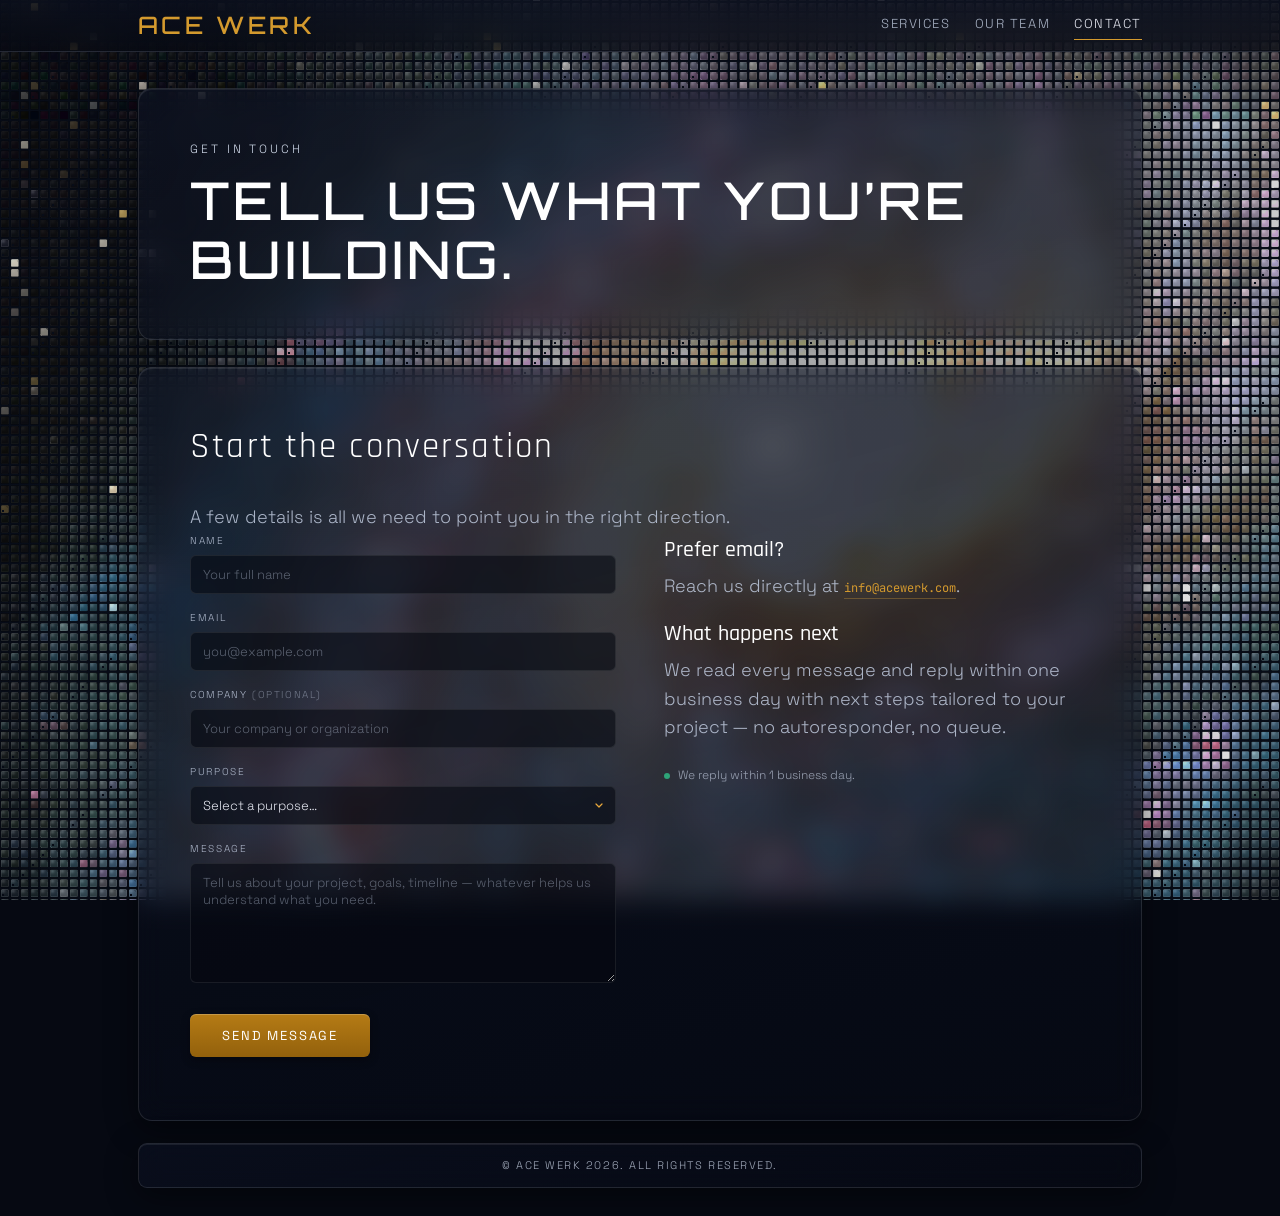
==== commit 0b5ac716: "feat: add JSON-LD structured data (Organization, ItemList, BreadcrumbList) Insert schema.org JSON-LD" ====
--- a/contact/index.html
+++ b/contact/index.html
@@ -7,6 +7,26 @@
   <meta name="viewport" content="width=device-width, initial-scale=1, viewport-fit=cover">
   <title>Contact - Ace Werk</title>
   <meta name="description" content="Tell Ace Werk what you're building. Senior product, design, and growth help for scaling teams — reply within one business day.">
+  <script type="application/ld+json">
+  {
+    "@context": "https://schema.org",
+    "@type": "BreadcrumbList",
+    "itemListElement": [
+      {
+        "@type": "ListItem",
+        "position": 1,
+        "name": "Home",
+        "item": "https://acewerk.com/"
+      },
+      {
+        "@type": "ListItem",
+        "position": 2,
+        "name": "Contact",
+        "item": "https://acewerk.com/contact/"
+      }
+    ]
+  }
+  </script>
   <link rel="preconnect" href="https://fonts.googleapis.com">
   <link rel="preconnect" href="https://fonts.gstatic.com" crossorigin>
   <link href="https://fonts.googleapis.com/css2?family=Orbitron:wght@500&family=Rajdhani:wght@400;500&family=Space+Grotesk:wght@300;400;500&family=JetBrains+Mono:wght@400;500&display=swap" rel="stylesheet">
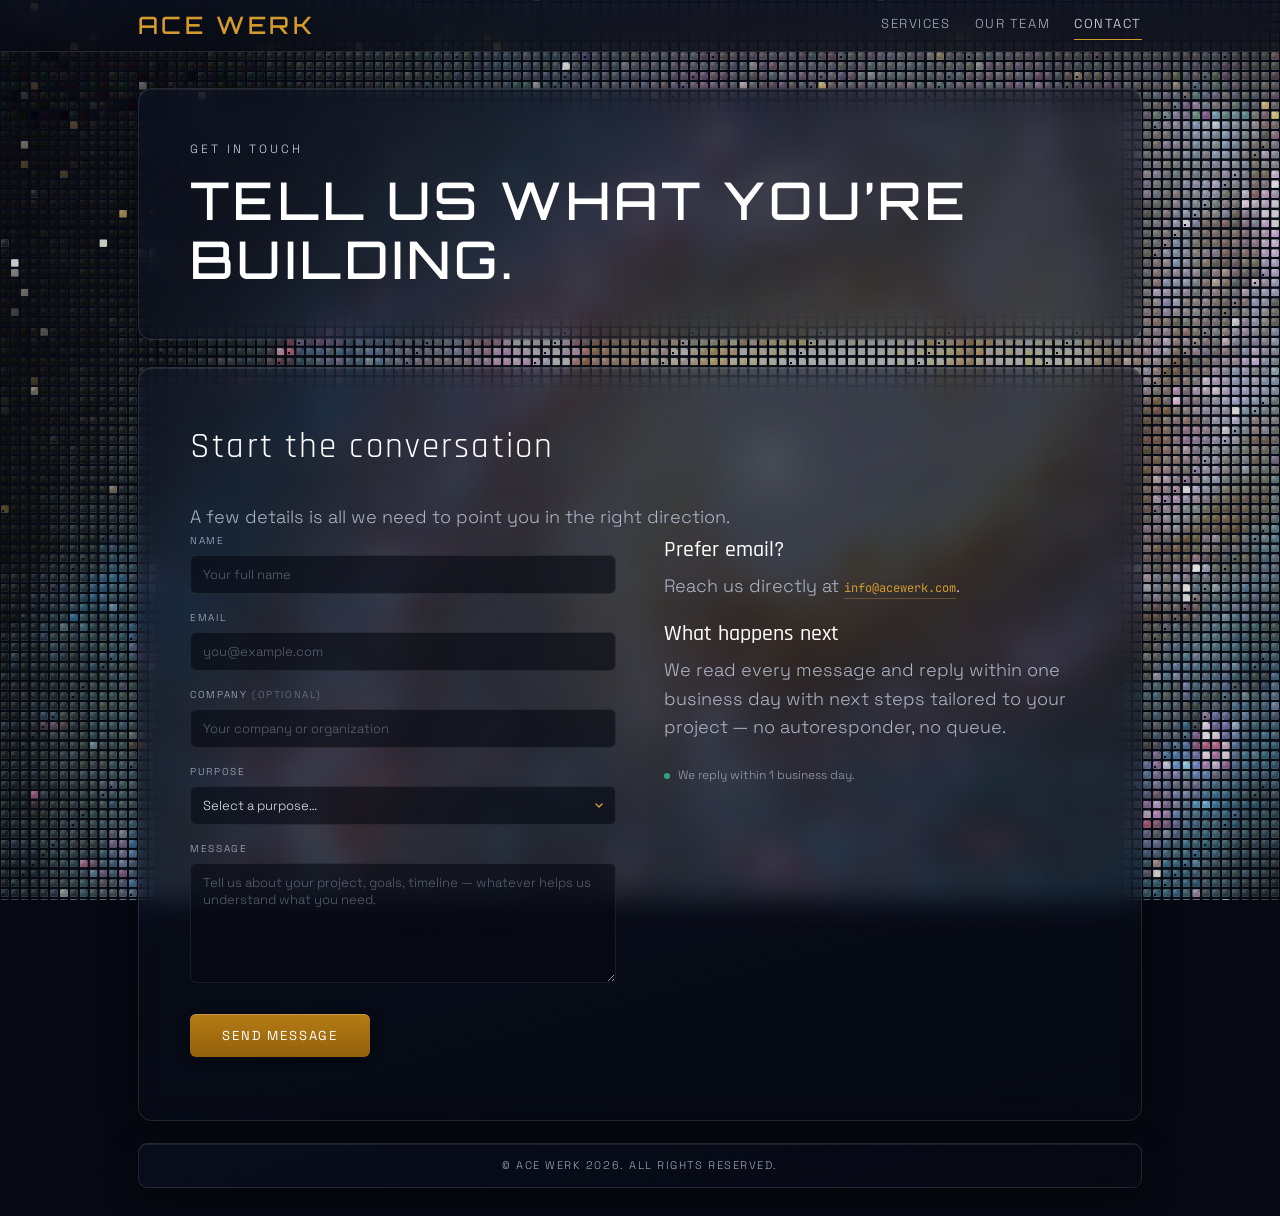
==== commit 256b6cf8: "feat: inject Open Graph and Twitter Card meta tags - Add og:type, og:site_name, og:title, og:descrip" ====
--- a/contact/index.html
+++ b/contact/index.html
@@ -7,6 +7,21 @@
   <meta name="viewport" content="width=device-width, initial-scale=1, viewport-fit=cover">
   <title>Contact - Ace Werk</title>
   <meta name="description" content="Tell Ace Werk what you're building. Senior product, design, and growth help for scaling teams — reply within one business day.">
+  <!-- Open Graph / Social -->
+  <meta property="og:type" content="website">
+  <meta property="og:site_name" content="Ace Werk">
+  <meta property="og:title" content="Contact - Ace Werk">
+  <meta property="og:description" content="Tell Ace Werk what you're building. Senior product, design, and growth help for scaling teams — reply within one business day.">
+  <meta property="og:url" content="https://acewerk.com/contact/">
+  <meta property="og:image" content="https://acewerk.com/assets/og/ace-werk-og.png">
+  <meta property="og:image:width" content="1200">
+  <meta property="og:image:height" content="630">
+  <meta property="og:image:alt" content="Ace Werk — Contact">
+  <!-- Twitter Card -->
+  <meta name="twitter:card" content="summary_large_image">
+  <meta name="twitter:title" content="Contact - Ace Werk">
+  <meta name="twitter:description" content="Tell Ace Werk what you're building. Senior product, design, and growth help for scaling teams — reply within one business day.">
+  <meta name="twitter:image" content="https://acewerk.com/assets/og/ace-werk-og.png">
   <script type="application/ld+json">
   {
     "@context": "https://schema.org",
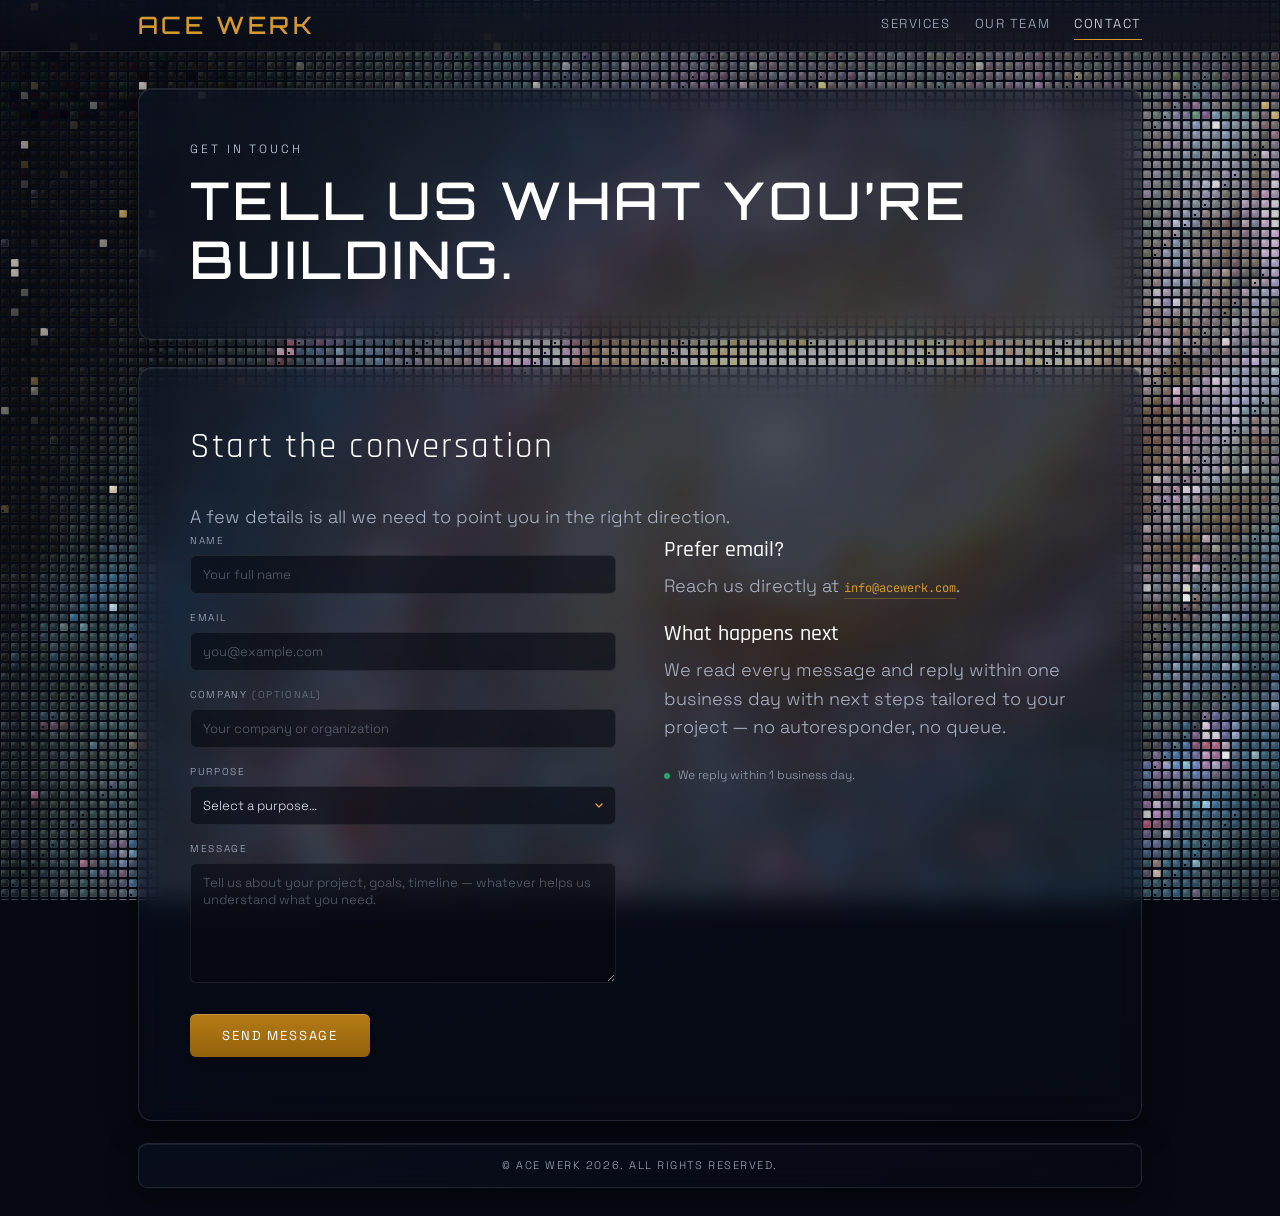
==== commit be57fa0e: "fix: normalize og:image:alt across all live pages (WebGL mosaic description)" ====
--- a/contact/index.html
+++ b/contact/index.html
@@ -16,7 +16,7 @@
   <meta property="og:image" content="https://acewerk.com/assets/og/ace-werk-og.png">
   <meta property="og:image:width" content="1200">
   <meta property="og:image:height" content="630">
-  <meta property="og:image:alt" content="Ace Werk — Contact">
+  <meta property="og:image:alt" content="Ace Werk — WebGL mosaic of a retro monitor rendering a black hole, gold on deep navy">
   <!-- Twitter Card -->
   <meta name="twitter:card" content="summary_large_image">
   <meta name="twitter:title" content="Contact - Ace Werk">
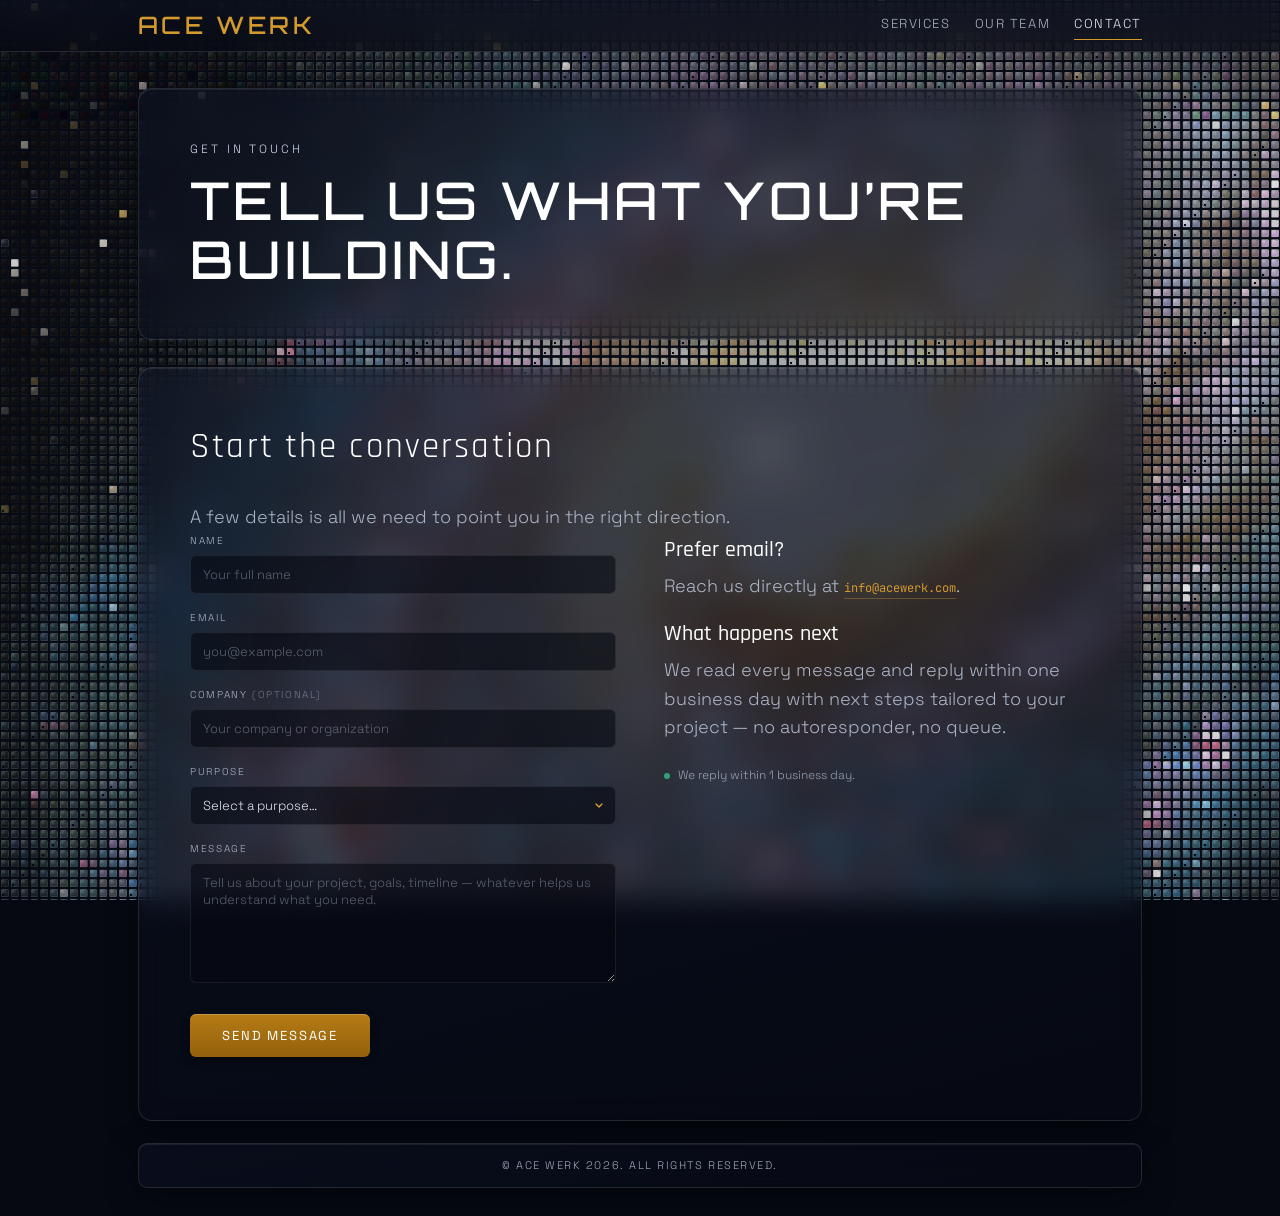
==== commit 86364c69: "Update JSON-LD structured data: ProfessionalService, Person nodes, BreadcrumbList, services ItemList" ====
--- a/contact/index.html
+++ b/contact/index.html
@@ -23,6 +23,29 @@
   <meta name="twitter:description" content="Tell Ace Werk what you're building. Senior product, design, and growth help for scaling teams — reply within one business day.">
   <meta name="twitter:image" content="https://acewerk.com/assets/og/ace-werk-og.png">
   <script type="application/ld+json">
+{
+  "@context": "https://schema.org",
+  "@type": "Organization",
+  "@id": "https://acewerk.com/#organization",
+  "name": "Ace Werk",
+  "url": "https://acewerk.com/",
+  "logo": "https://acewerk.com/assets/icons/logo.png",
+  "description": "Founder-led product studio: design, engineering, localization, and growth for startups and scaling teams.",
+  "sameAs": [
+    "https://www.linkedin.com/company/135276398/",
+    "https://github.com/vancouvervibes"
+  ],
+  "founder": {
+    "@id": "https://acewerk.com/#illya"
+  },
+  "employee": [
+    { "@id": "https://acewerk.com/#illya" },
+    { "@id": "https://acewerk.com/#albert" },
+    { "@id": "https://acewerk.com/#liza" }
+  ]
+}
+</script>
+<script type="application/ld+json">
   {
     "@context": "https://schema.org",
     "@type": "BreadcrumbList",
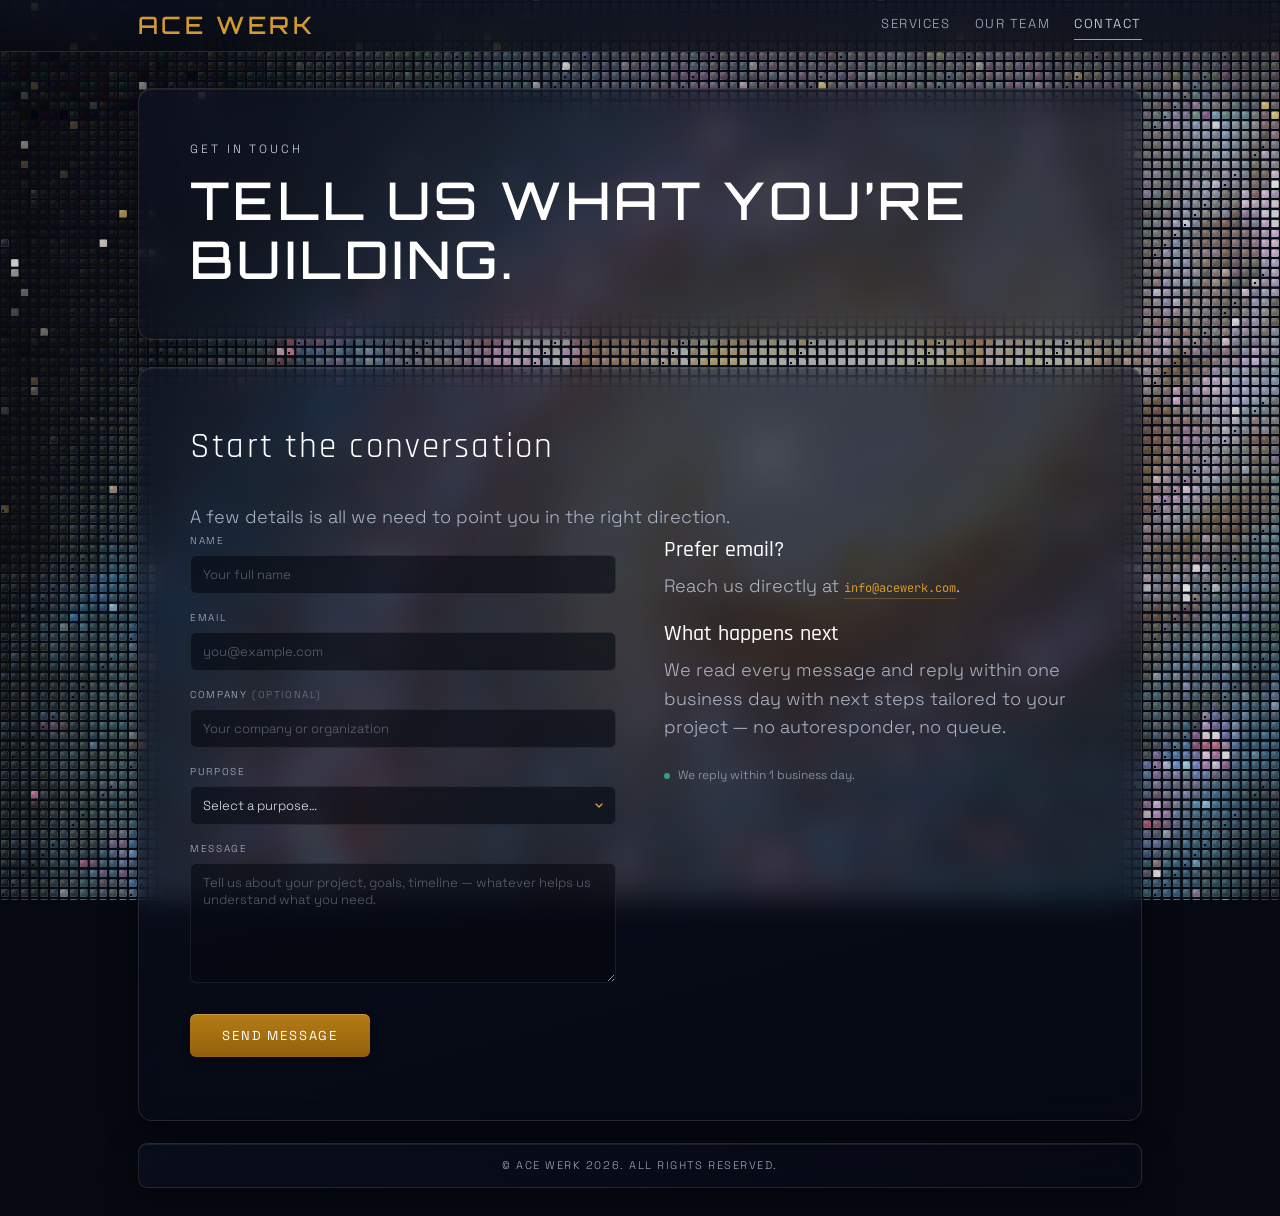
==== commit 1e81ec12: "feat(SEO): normalize JSON-LD to ProfessionalService, update logo to ImageObject, add acewerk-logo as" ====
--- a/contact/index.html
+++ b/contact/index.html
@@ -25,11 +25,16 @@
   <script type="application/ld+json">
 {
   "@context": "https://schema.org",
-  "@type": "Organization",
+  "@type": "ProfessionalService",
   "@id": "https://acewerk.com/#organization",
   "name": "Ace Werk",
   "url": "https://acewerk.com/",
-  "logo": "https://acewerk.com/assets/icons/logo.png",
+  "logo": {
+    "@type": "ImageObject",
+    "url": "https://acewerk.com/assets/icons/acewerk-logo.png",
+    "width": 770,
+    "height": 1024
+  },
   "description": "Founder-led product studio: design, engineering, localization, and growth for startups and scaling teams.",
   "sameAs": [
     "https://www.linkedin.com/company/135276398/",
@@ -65,9 +70,9 @@
     ]
   }
   </script>
-  <link rel="preconnect" href="https://fonts.googleapis.com">
-  <link rel="preconnect" href="https://fonts.gstatic.com" crossorigin>
-  <link href="https://fonts.googleapis.com/css2?family=Orbitron:wght@500&family=Rajdhani:wght@400;500&family=Space+Grotesk:wght@300;400;500&family=JetBrains+Mono:wght@400;500&display=swap" rel="stylesheet">
+  <link rel="preload" href="/assets/fonts/orbitron-500-latin.woff2" as="font" type="font/woff2" crossorigin>
+  <link rel="preload" href="/assets/fonts/space-grotesk-latin.woff2" as="font" type="font/woff2" crossorigin>
+  <link rel="stylesheet" href="/assets/fonts/fonts.css">
   <style>
     /* ══════ DIGITAL CRAFT — same tokens as the rest of the site ══════ */
     :root {
--- a/assets/fonts/fonts.css
+++ b/assets/fonts/fonts.css
@@ -0,0 +1,81 @@
+/* ══════ Self-hosted fonts — Latin subset, woff2 ══════ */
+/* Inter 400 + 500 share one woff2; weights resolve via the file's internal tables */
+@font-face {
+  font-family: 'Inter';
+  font-style: normal;
+  font-weight: 400;
+  font-display: swap;
+  src: url('/assets/fonts/inter-latin.woff2') format('woff2');
+}
+@font-face {
+  font-family: 'Inter';
+  font-style: normal;
+  font-weight: 500;
+  font-display: swap;
+  src: url('/assets/fonts/inter-latin.woff2') format('woff2');
+}
+
+/* JetBrains Mono 400 + 500 — shared file */
+@font-face {
+  font-family: 'JetBrains Mono';
+  font-style: normal;
+  font-weight: 400;
+  font-display: swap;
+  src: url('/assets/fonts/jetbrains-mono-latin.woff2') format('woff2');
+}
+@font-face {
+  font-family: 'JetBrains Mono';
+  font-style: normal;
+  font-weight: 500;
+  font-display: swap;
+  src: url('/assets/fonts/jetbrains-mono-latin.woff2') format('woff2');
+}
+
+/* Orbitron 500 — brand mark */
+@font-face {
+  font-family: 'Orbitron';
+  font-style: normal;
+  font-weight: 500;
+  font-display: swap;
+  src: url('/assets/fonts/orbitron-500-latin.woff2') format('woff2');
+}
+
+/* Rajdhani 400 */
+@font-face {
+  font-family: 'Rajdhani';
+  font-style: normal;
+  font-weight: 400;
+  font-display: swap;
+  src: url('/assets/fonts/rajdhani-400-latin.woff2') format('woff2');
+}
+/* Rajdhani 500 */
+@font-face {
+  font-family: 'Rajdhani';
+  font-style: normal;
+  font-weight: 500;
+  font-display: swap;
+  src: url('/assets/fonts/rajdhani-500-latin.woff2') format('woff2');
+}
+
+/* Space Grotesk 300 / 400 / 500 — shared file */
+@font-face {
+  font-family: 'Space Grotesk';
+  font-style: normal;
+  font-weight: 300;
+  font-display: swap;
+  src: url('/assets/fonts/space-grotesk-latin.woff2') format('woff2');
+}
+@font-face {
+  font-family: 'Space Grotesk';
+  font-style: normal;
+  font-weight: 400;
+  font-display: swap;
+  src: url('/assets/fonts/space-grotesk-latin.woff2') format('woff2');
+}
+@font-face {
+  font-family: 'Space Grotesk';
+  font-style: normal;
+  font-weight: 500;
+  font-display: swap;
+  src: url('/assets/fonts/space-grotesk-latin.woff2') format('woff2');
+}
